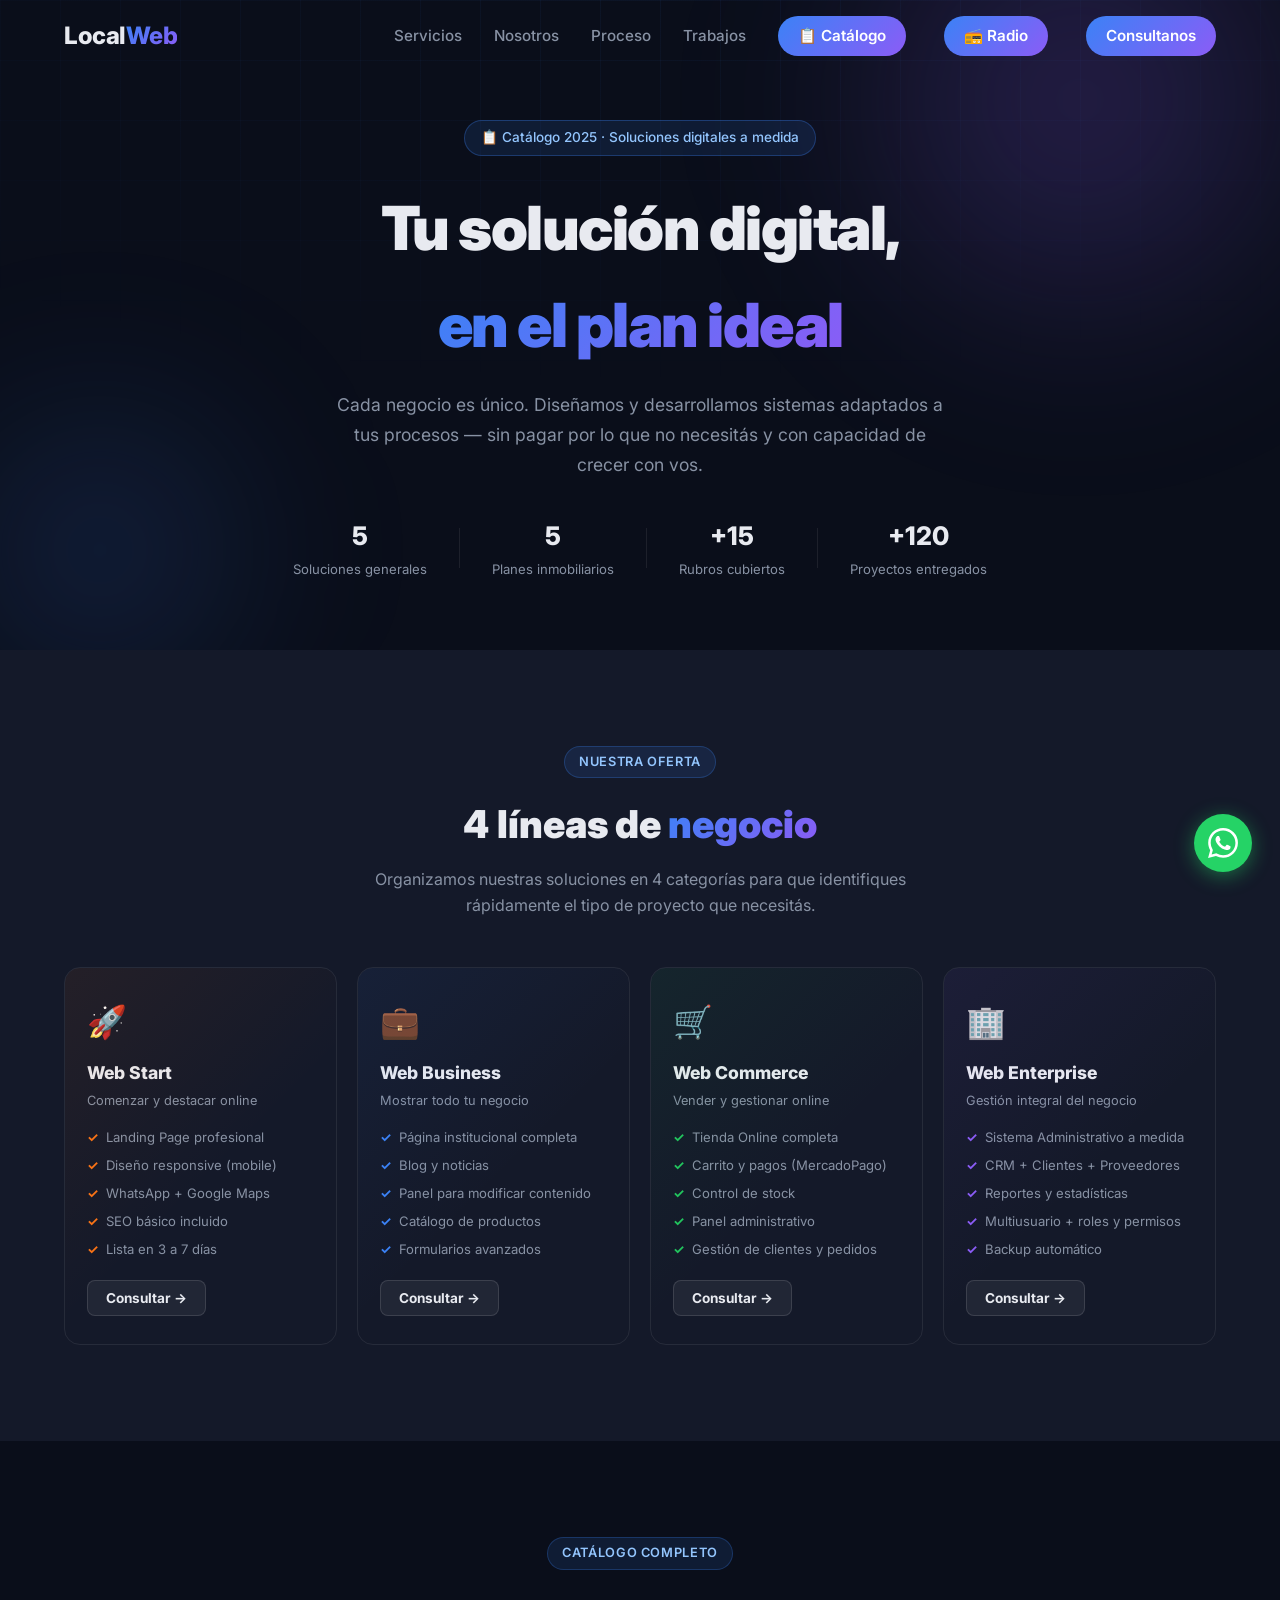
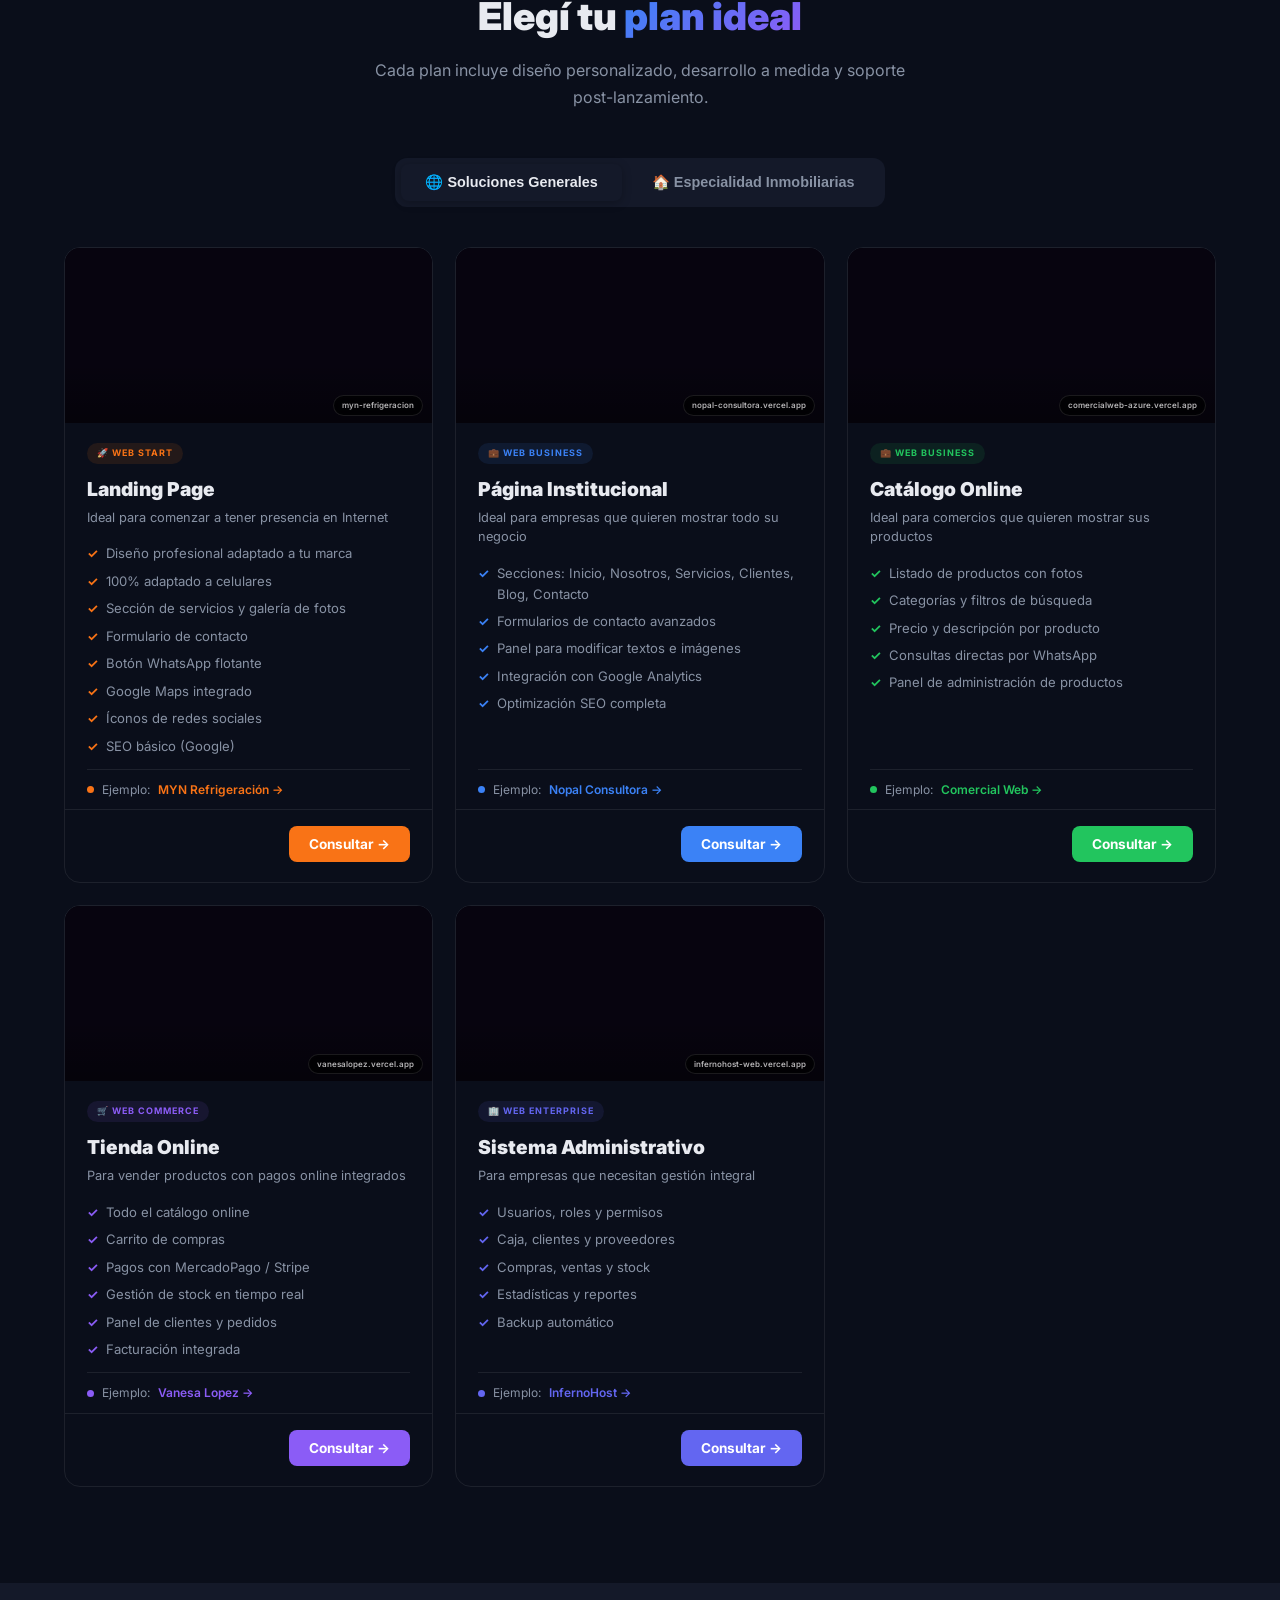
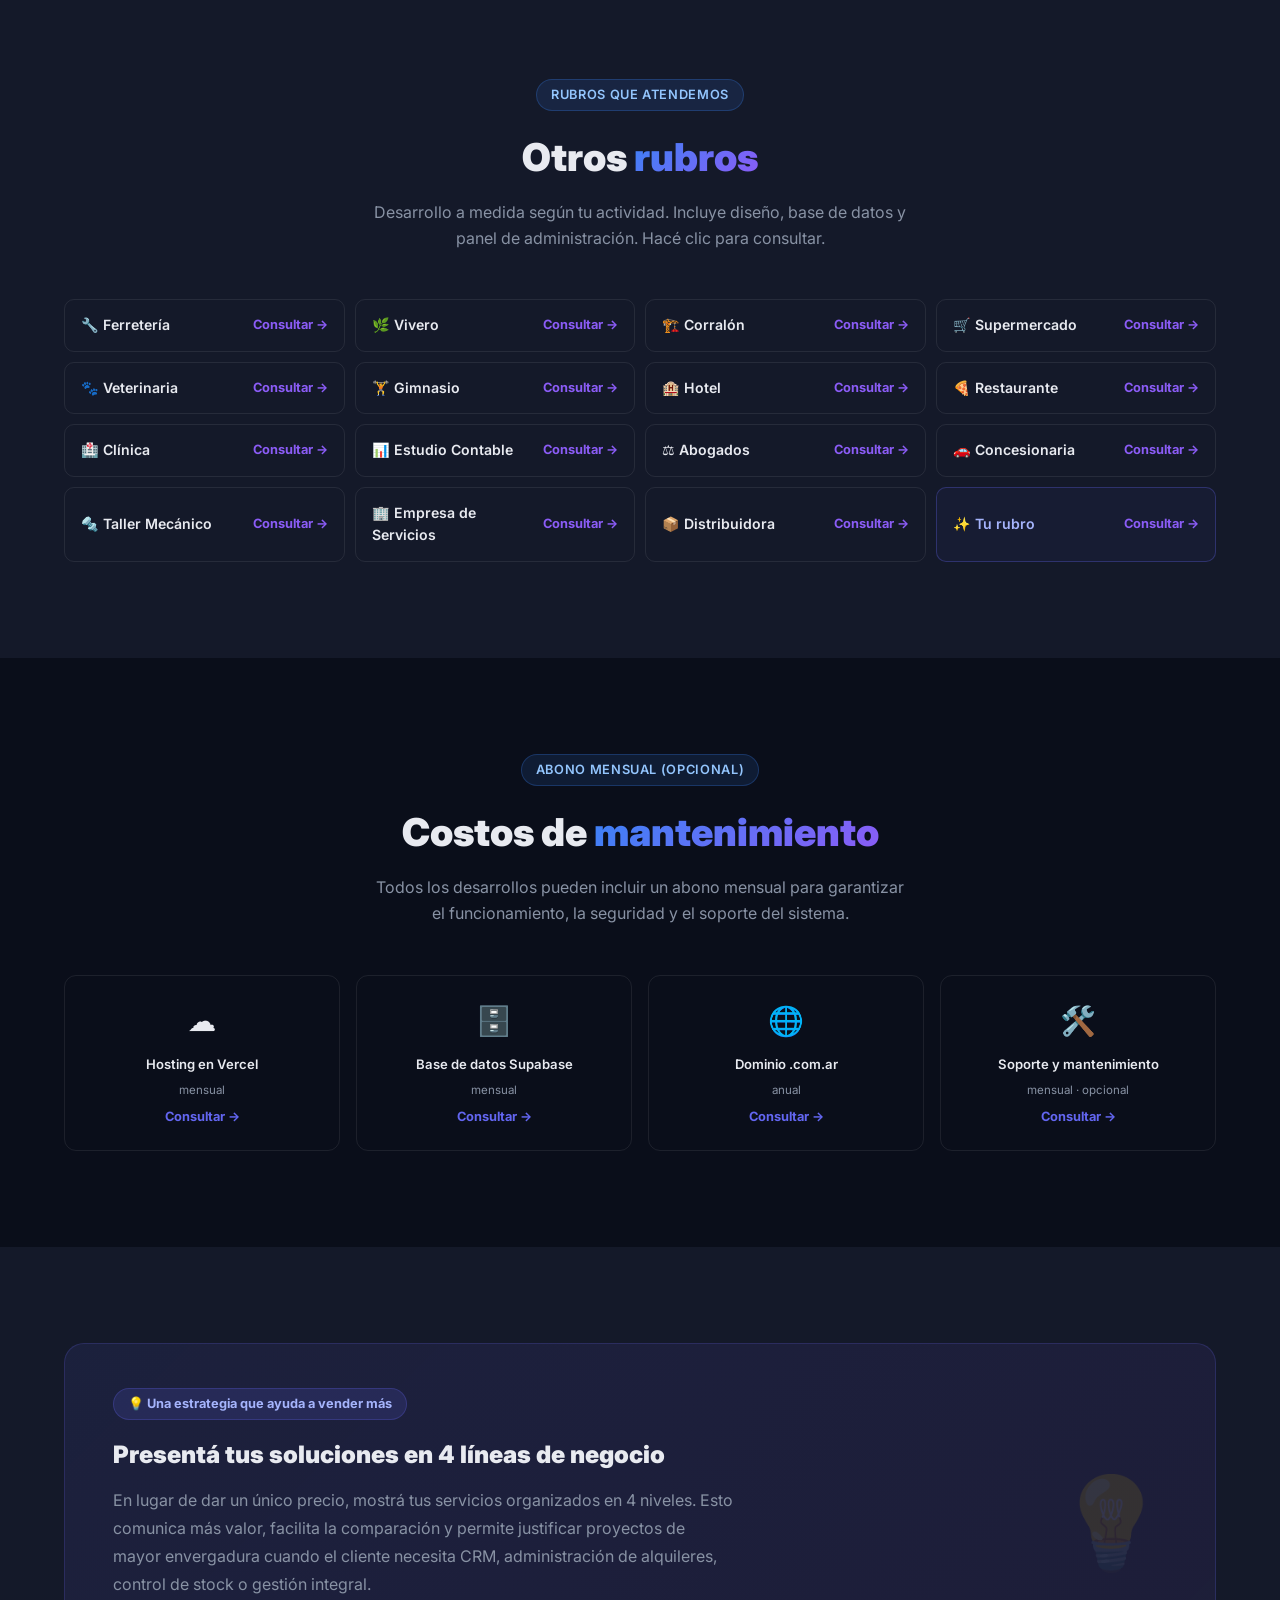
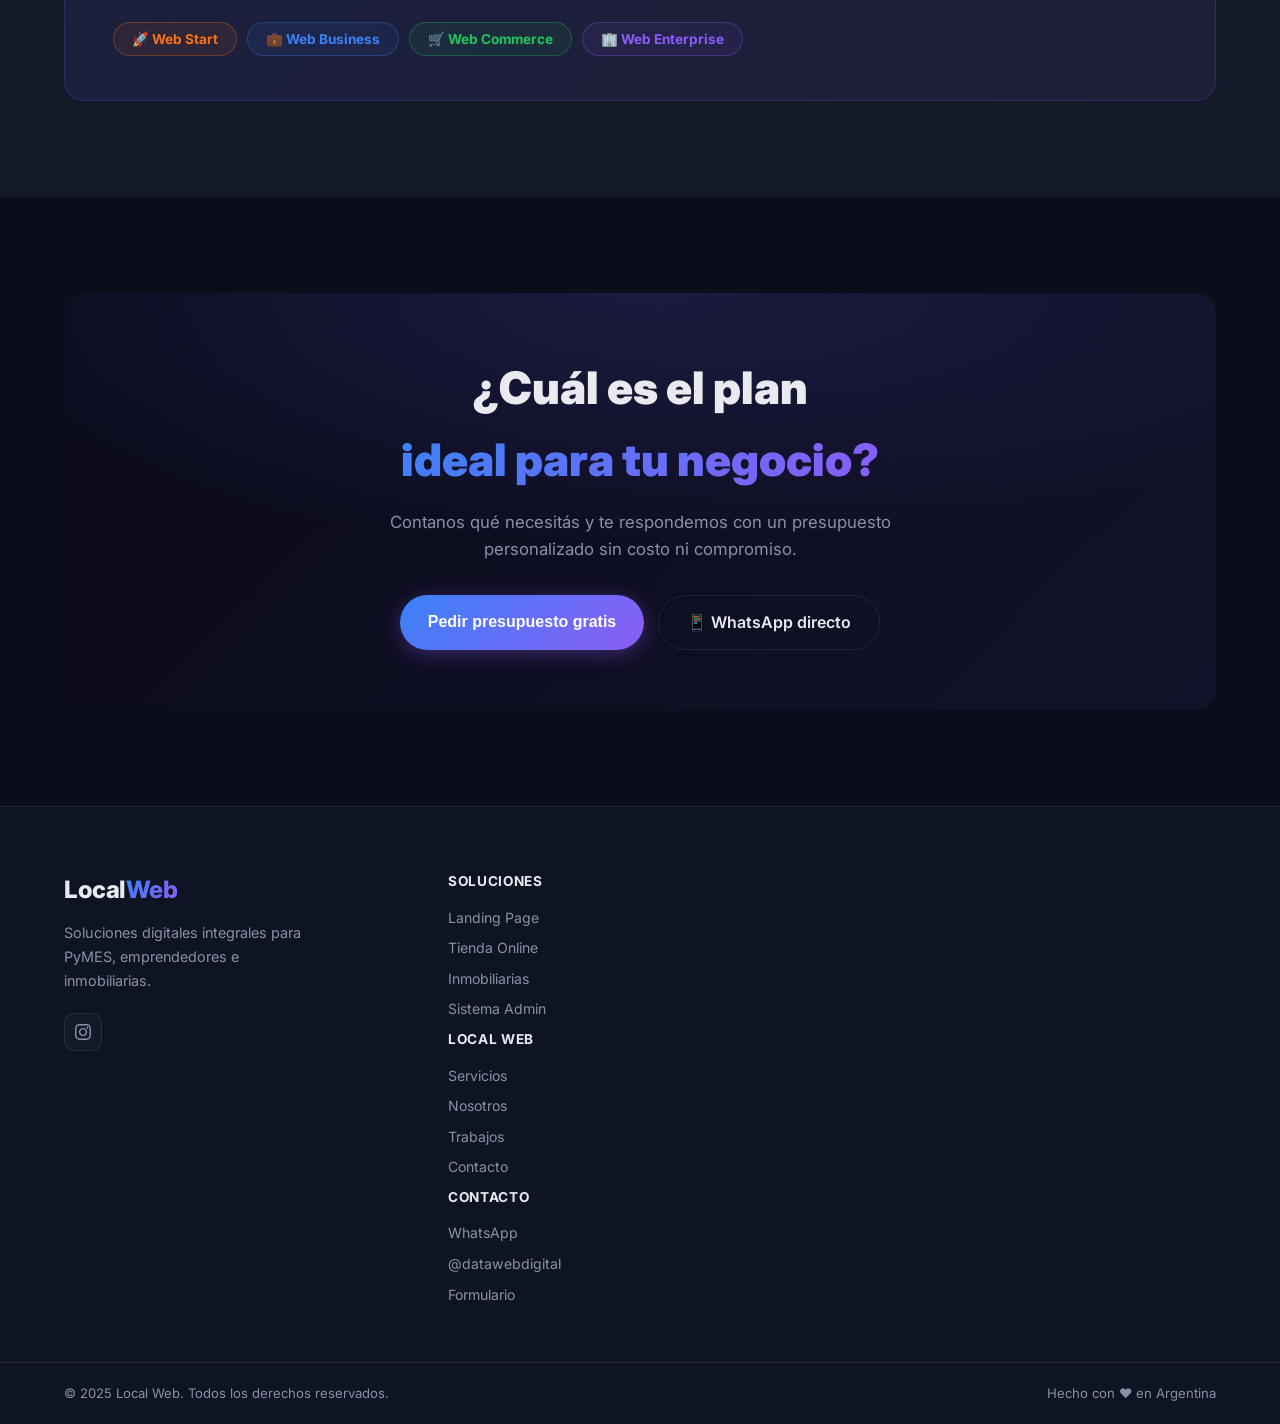
==== catalogo.html @ 4bd7413d "feat: catalogo de soluciones con iframes reales, popup WhatsApp y sin precios - Agrega catalogo.html" ====
<!DOCTYPE html>
<html lang="es">
<head>
  <meta charset="UTF-8" />
  <meta name="viewport" content="width=device-width, initial-scale=1.0" />
  <meta name="description" content="Catálogo completo de soluciones digitales de Local Web — landing pages, tiendas online, sistemas administrativos e inmobiliarias." />
  <title>Catálogo de Soluciones | Local Web</title>
  <link rel="icon" type="image/svg+xml" href="favicon.svg" />
  <link rel="stylesheet" href="styles.css" />
  <link rel="preconnect" href="https://fonts.googleapis.com" />
  <link href="https://fonts.googleapis.com/css2?family=Inter:wght@300;400;500;600;700;800;900&display=swap" rel="stylesheet" />
  <style>
  /* ══ CATÁLOGO ══ */
  .cat-header { text-align:center; margin-bottom:48px; }
  .cat-header h2 { font-size:clamp(1.7rem,3vw,2.4rem); font-weight:900; margin-bottom:10px; }
  .cat-header p { color:var(--text-muted); max-width:540px; margin:0 auto; line-height:1.65; }

  /* Hero */
  .cat-hero { min-height:52vh; display:flex; align-items:center; padding:120px 0 70px; position:relative; overflow:hidden; text-align:center; }
  .cat-hero-inner { position:relative; z-index:1; width:100%; }
  .cat-hero h1 { font-size:clamp(2.2rem,5vw,3.8rem); font-weight:900; letter-spacing:-1.5px; margin-bottom:16px; }
  .cat-hero p { font-size:1.1rem; color:var(--text-muted); max-width:620px; margin:0 auto 36px; line-height:1.7; }
  .cat-hero .hero-stats { justify-content:center; }

  /* 4 Líneas */
  .lineas-grid { display:grid; grid-template-columns:repeat(4,1fr); gap:20px; }
  .linea-card { background:var(--card); border:1px solid var(--border); border-radius:16px; padding:28px 22px; position:relative; overflow:hidden; transition:transform .3s,box-shadow .3s; }
  .linea-card::after { content:''; position:absolute; inset:0; background:linear-gradient(135deg,var(--lc) 0%,transparent 55%); opacity:.07; pointer-events:none; }
  .linea-card:hover { transform:translateY(-5px); box-shadow:0 20px 60px rgba(0,0,0,.35),0 0 0 1px var(--lc); }
  .linea-icon { font-size:2rem; margin-bottom:12px; display:block; }
  .linea-name { font-size:1.1rem; font-weight:800; color:var(--text); margin-bottom:4px; }
  .linea-tagline { font-size:.8rem; color:var(--text-muted); margin-bottom:16px; }
  .linea-feats { list-style:none; padding:0; margin:0 0 20px; display:flex; flex-direction:column; gap:7px; }
  .linea-feats li { font-size:.82rem; color:var(--text-muted); display:flex; align-items:center; gap:7px; }
  .linea-feats li::before { content:'✓'; color:var(--lc); font-weight:700; flex-shrink:0; }
  .linea-consultar { display:inline-flex; align-items:center; gap:6px; background:rgba(255,255,255,.06); border:1px solid rgba(255,255,255,.12); color:var(--text); padding:9px 18px; border-radius:8px; font-size:.85rem; font-weight:700; cursor:pointer; font-family:inherit; transition:all .2s; }
  .linea-consultar:hover { background:var(--lc); border-color:var(--lc); color:#fff; }

  /* Tabs */
  .cat-tabs { display:flex; gap:6px; background:var(--surface); padding:6px; border-radius:12px; width:fit-content; margin:0 auto 40px; }
  .cat-tab { padding:10px 24px; border-radius:8px; font-weight:700; font-size:.9rem; cursor:pointer; border:none; background:transparent; color:var(--text-muted); transition:all .25s; }
  .cat-tab.active { background:var(--card); color:var(--text); box-shadow:0 2px 10px rgba(0,0,0,.25); }
  .cat-pane { display:none; }
  .cat-pane.active { display:block; }

  /* Plan cards */
  .planes-grid { display:grid; grid-template-columns:repeat(auto-fill,minmax(300px,1fr)); gap:22px; }
  .plan-card { background:var(--card); border:1px solid var(--border); border-radius:16px; overflow:hidden; display:flex; flex-direction:column; transition:transform .3s,box-shadow .3s; }
  .plan-card:hover { transform:translateY(-5px); box-shadow:0 24px 60px rgba(0,0,0,.35),0 0 0 1px var(--pc,#6366f1); }

  /* Site preview iframe */
  .plan-mock { height:175px; position:relative; overflow:hidden; background:#07040f; flex-shrink:0; }
  .site-preview-wrap { position:absolute; inset:0; overflow:hidden; background:#07040f; }
  .site-preview-wrap::after { content:''; position:absolute; inset:0; background:linear-gradient(to bottom,transparent 65%,rgba(0,0,0,.35) 100%); pointer-events:none; z-index:1; }
  .site-preview-frame { position:absolute; top:0; left:0; width:1280px; height:900px; border:none; pointer-events:none; transform-origin:top left; }
  .site-preview-label { position:absolute; bottom:7px; right:9px; z-index:2; background:rgba(0,0,0,.65); backdrop-filter:blur(6px); color:rgba(255,255,255,.7); font-size:8px; font-weight:600; padding:3px 8px; border-radius:20px; border:1px solid rgba(255,255,255,.1); }

  .plan-body { padding:20px 22px 0; flex:1; display:flex; flex-direction:column; }
  .plan-line-tag { display:inline-flex; align-items:center; gap:5px; font-size:9px; font-weight:700; letter-spacing:1px; text-transform:uppercase; padding:3px 10px; border-radius:20px; margin-bottom:10px; width:fit-content; }
  .plan-name { font-size:1.2rem; font-weight:900; color:var(--text); margin-bottom:4px; }
  .plan-ideal { font-size:.8rem; color:var(--text-muted); margin-bottom:16px; line-height:1.5; }
  .plan-feats { list-style:none; padding:0; margin:0; display:flex; flex-direction:column; gap:6px; flex:1; }
  .plan-feats li { font-size:.82rem; color:var(--text-muted); display:flex; align-items:flex-start; gap:8px; }
  .plan-feats li::before { content:'✓'; color:var(--pc,#6366f1); font-weight:700; font-size:.8rem; flex-shrink:0; margin-top:1px; }
  .plan-example { display:flex; align-items:center; gap:8px; padding:10px 0; margin-top:12px; font-size:.75rem; color:var(--text-muted); border-top:1px solid var(--border); }
  .plan-example-dot { width:7px; height:7px; border-radius:50%; background:var(--pc,#6366f1); flex-shrink:0; }
  .plan-footer { padding:16px 22px 20px; border-top:1px solid var(--border); display:flex; align-items:center; justify-content:flex-end; }
  .plan-btn { display:inline-flex; align-items:center; gap:5px; background:var(--pc,#6366f1); color:#fff; padding:10px 20px; border-radius:8px; font-size:.85rem; font-weight:700; cursor:pointer; border:none; font-family:inherit; transition:opacity .2s; }
  .plan-btn:hover { opacity:.85; }

  /* Inmobiliarias */
  .inmo-hero-card { background:linear-gradient(135deg,#001a10,#003020); border-radius:20px; padding:36px 40px; margin-bottom:32px; display:grid; grid-template-columns:1fr 1fr; gap:36px; align-items:center; position:relative; overflow:hidden; }
  .inmo-hero-card h3 { font-size:1.8rem; font-weight:900; color:#fff; margin-bottom:8px; }
  .inmo-hero-card p { color:rgba(255,255,255,.6); font-size:.95rem; line-height:1.65; margin-bottom:14px; }
  .inmo-badge { background:rgba(16,185,129,.15); border:1px solid rgba(16,185,129,.3); color:#34d399; padding:5px 14px; border-radius:30px; font-size:.8rem; font-weight:700; display:inline-block; margin-bottom:12px; }
  .inmo-preview { border-radius:12px; overflow:hidden; position:relative; height:220px; border:1px solid rgba(255,255,255,.08); }
  .inmo-preview .site-preview-wrap::after { display:none; }
  .inmo-preview-label { text-align:center; margin-top:8px; font-size:.73rem; color:rgba(255,255,255,.35); }

  .inmo-grid { display:grid; grid-template-columns:repeat(5,1fr); gap:14px; }
  .inmo-plan { background:var(--card); border:1px solid var(--border); border-radius:12px; padding:20px 16px; position:relative; transition:transform .3s,box-shadow .3s; display:flex; flex-direction:column; }
  .inmo-plan:hover { transform:translateY(-4px); box-shadow:0 16px 40px rgba(0,0,0,.3),0 0 0 1px #10b981; }
  .inmo-plan.featured { border-color:#10b981; box-shadow:0 0 0 1px #10b98130,0 12px 40px rgba(16,185,129,.12); }
  .inmo-badge-pill { position:absolute; top:-9px; left:50%; transform:translateX(-50%); background:#10b981; color:#000; font-size:7px; font-weight:800; padding:2px 8px; border-radius:20px; white-space:nowrap; }
  .inmo-num { font-size:9px; font-weight:700; color:#10b981; letter-spacing:1px; text-transform:uppercase; margin-bottom:5px; }
  .inmo-pname { font-size:.88rem; font-weight:800; color:var(--text); margin-bottom:12px; line-height:1.3; }
  .inmo-feats { list-style:none; padding:0; margin:0 0 14px; flex:1; display:flex; flex-direction:column; gap:5px; }
  .inmo-feats li { font-size:.72rem; color:var(--text-muted); display:flex; align-items:flex-start; gap:5px; }
  .inmo-feats li::before { content:'✓'; color:#10b981; font-weight:700; font-size:.7rem; flex-shrink:0; margin-top:1px; }
  .inmo-feats li.prev { opacity:.45; }
  .inmo-feats li.prev::before { content:'·'; }
  .inmo-consultar { display:block; width:100%; padding:8px; background:rgba(16,185,129,.1); border:1px solid rgba(16,185,129,.25); color:#10b981; border-radius:7px; font-size:.78rem; font-weight:700; cursor:pointer; font-family:inherit; transition:all .2s; text-align:center; margin-top:auto; box-sizing:border-box; }
  .inmo-consultar:hover { background:#10b981; color:#000; }

  /* Otros rubros */
  .rubros-grid { display:grid; grid-template-columns:repeat(4,1fr); gap:10px; }
  .rubro-card { background:var(--card); border:1px solid var(--border); border-radius:10px; padding:14px 16px; display:flex; align-items:center; justify-content:space-between; gap:10px; cursor:pointer; transition:border-color .2s,transform .2s,box-shadow .2s; }
  .rubro-card:hover { border-color:rgba(139,92,246,.5); transform:translateY(-2px); box-shadow:0 8px 24px rgba(0,0,0,.2); }
  .rubro-name { font-size:.88rem; font-weight:600; color:var(--text); display:flex; align-items:center; gap:8px; }
  .rubro-cta { font-size:.8rem; font-weight:700; color:#8b5cf6; white-space:nowrap; }

  /* Costos */
  .costos-grid { display:grid; grid-template-columns:repeat(4,1fr); gap:16px; }
  .costo-card { background:var(--card); border:1px solid var(--border); border-radius:12px; padding:22px 20px; text-align:center; transition:transform .3s; cursor:pointer; }
  .costo-card:hover { transform:translateY(-3px); border-color:rgba(99,102,241,.3); }
  .costo-icon { font-size:1.8rem; margin-bottom:10px; }
  .costo-name { font-size:.82rem; font-weight:600; color:var(--text); margin-bottom:6px; }
  .costo-period { font-size:.72rem; color:var(--text-muted); }
  .costo-cta { font-size:.8rem; font-weight:700; color:#6366f1; margin-top:8px; }

  /* Estrategia */
  .estrategia-wrap { background:linear-gradient(135deg,rgba(99,102,241,.1),rgba(139,92,246,.08)); border:1px solid rgba(99,102,241,.2); border-radius:20px; padding:44px 48px; position:relative; overflow:hidden; }
  .estrategia-wrap::after { content:'💡'; position:absolute; right:48px; top:50%; transform:translateY(-50%); font-size:90px; opacity:.1; pointer-events:none; }
  .estrategia-badge { background:rgba(99,102,241,.15); border:1px solid rgba(99,102,241,.25); color:#a5b4fc; padding:5px 14px; border-radius:30px; font-size:.8rem; font-weight:700; display:inline-block; margin-bottom:16px; }
  .estrategia-wrap h3 { font-size:1.5rem; font-weight:900; margin-bottom:12px; }
  .estrategia-wrap p { color:var(--text-muted); line-height:1.75; max-width:620px; margin-bottom:24px; }
  .lineas-chips { display:flex; gap:10px; flex-wrap:wrap; }
  .lchip { padding:8px 18px; border-radius:30px; font-size:.85rem; font-weight:700; border:1px solid; transition:transform .2s; cursor:pointer; font-family:inherit; background:transparent; }
  .lchip:hover { transform:translateY(-2px); }

  /* CTA */
  .cat-cta { background:linear-gradient(135deg,#0a0a1a,#12122a); border-radius:20px; padding:60px 48px; text-align:center; position:relative; overflow:hidden; }
  .cat-cta::before { content:''; position:absolute; inset:0; background:radial-gradient(ellipse 70% 60% at 50% 0%,rgba(99,102,241,.15),transparent); }
  .cat-cta h2 { font-size:clamp(1.8rem,4vw,2.8rem); font-weight:900; margin-bottom:12px; position:relative; }
  .cat-cta p { color:var(--text-muted); font-size:1.05rem; max-width:520px; margin:0 auto 32px; position:relative; }
  .cta-btns { display:flex; gap:14px; justify-content:center; flex-wrap:wrap; position:relative; }

  /* ══ MODAL CONSULTA ══ */
  .consult-modal { position:fixed; inset:0; z-index:99999; display:flex; align-items:center; justify-content:center; padding:20px; opacity:0; pointer-events:none; transition:opacity .25s ease; }
  .consult-modal.open { opacity:1; pointer-events:auto; }
  .consult-backdrop { position:absolute; inset:0; background:rgba(0,0,0,.8); backdrop-filter:blur(5px); }
  .consult-box { position:relative; z-index:1; background:#111827; border:1px solid rgba(255,255,255,.1); border-radius:20px; padding:36px 32px 32px; width:100%; max-width:460px; box-shadow:0 40px 100px rgba(0,0,0,.7); transform:translateY(16px) scale(.97); transition:transform .3s ease; }
  .consult-modal.open .consult-box { transform:translateY(0) scale(1); }
  .consult-close { position:absolute; top:14px; right:14px; background:rgba(255,255,255,.07); border:1px solid rgba(255,255,255,.1); color:rgba(255,255,255,.5); width:32px; height:32px; border-radius:50%; cursor:pointer; font-size:15px; display:flex; align-items:center; justify-content:center; transition:all .2s; padding:0; }
  .consult-close:hover { background:rgba(255,255,255,.14); color:#fff; }
  .consult-wa-icon { width:44px; height:44px; background:linear-gradient(135deg,#25d366,#128c7e); border-radius:12px; display:flex; align-items:center; justify-content:center; margin-bottom:14px; }
  .consult-wa-icon svg { width:26px; height:26px; fill:#fff; }
  .consult-title { font-size:1.2rem; font-weight:900; color:#fff; margin-bottom:4px; }
  .consult-title em { font-style:normal; color:#22c55e; }
  .consult-sub { font-size:.82rem; color:rgba(255,255,255,.45); margin-bottom:24px; }
  .cform-group { margin-bottom:16px; }
  .cform-label { display:block; font-size:.75rem; font-weight:600; color:rgba(255,255,255,.5); margin-bottom:6px; letter-spacing:.3px; text-transform:uppercase; }
  .cform-input { width:100%; padding:11px 14px; background:rgba(255,255,255,.06); border:1px solid rgba(255,255,255,.1); border-radius:9px; color:#fff; font-size:.95rem; font-family:inherit; transition:border-color .2s,box-shadow .2s; box-sizing:border-box; }
  .cform-input:focus { outline:none; border-color:#22c55e; box-shadow:0 0 0 3px rgba(34,197,94,.12); }
  .cform-input::placeholder { color:rgba(255,255,255,.22); }
  .phone-row { display:flex; gap:8px; }
  .country-sel { padding:11px 8px; background:rgba(255,255,255,.06); border:1px solid rgba(255,255,255,.1); border-radius:9px; color:#fff; font-size:.82rem; font-family:inherit; cursor:pointer; width:130px; flex-shrink:0; }
  .country-sel:focus { outline:none; border-color:#22c55e; }
  .country-sel option { background:#111827; }
  .area-inp { width:78px !important; flex-shrink:0; text-align:center; }
  .num-inp { flex:1; min-width:0; }
  .phone-hint { font-size:.7rem; color:rgba(255,255,255,.28); margin-top:5px; display:block; }
  .cform-error { background:rgba(239,68,68,.1); border:1px solid rgba(239,68,68,.25); color:#fca5a5; border-radius:8px; padding:10px 14px; font-size:.82rem; margin-bottom:14px; display:none; }
  .btn-wa-send { width:100%; padding:14px; background:linear-gradient(135deg,#25d366,#128c7e); color:#fff; border:none; border-radius:10px; font-size:1rem; font-weight:700; cursor:pointer; display:flex; align-items:center; justify-content:center; gap:10px; transition:opacity .2s,transform .15s; font-family:inherit; margin-top:6px; }
  .btn-wa-send:hover { opacity:.92; transform:translateY(-1px); }

  /* Responsive */
  @media (max-width:1100px) { .inmo-grid { grid-template-columns:repeat(3,1fr); } }
  @media (max-width:960px) {
    .lineas-grid { grid-template-columns:1fr 1fr; }
    .planes-grid { grid-template-columns:1fr 1fr; }
    .costos-grid { grid-template-columns:1fr 1fr; }
    .rubros-grid { grid-template-columns:1fr 1fr; }
    .inmo-grid { grid-template-columns:1fr 1fr; }
    .inmo-hero-card { grid-template-columns:1fr; }
    .estrategia-wrap { padding:28px; }
    .estrategia-wrap::after { display:none; }
    .cat-cta { padding:40px 24px; }
  }
  @media (max-width:600px) {
    .lineas-grid { grid-template-columns:1fr; }
    .planes-grid { grid-template-columns:1fr; }
    .costos-grid { grid-template-columns:1fr 1fr; }
    .rubros-grid { grid-template-columns:1fr 1fr; }
    .inmo-grid { grid-template-columns:1fr; }
    .cat-tabs { flex-direction:column; width:100%; }
    .cat-tab { text-align:center; }
    .consult-box { padding:28px 20px 24px; }
    .phone-row { flex-wrap:wrap; }
    .country-sel { width:100%; }
  }
  </style>
</head>
<body>

  <!-- NAVBAR -->
  <header class="navbar" id="navbar">
    <div class="container nav-inner">
      <a href="/" class="logo">
        <span class="logo-total">Local</span><span class="logo-web">Web</span>
      </a>
      <nav class="nav-links" id="navLinks">
        <a href="/#servicios">Servicios</a>
        <a href="/#nosotros">Nosotros</a>
        <a href="/#proceso">Proceso</a>
        <a href="/#clientes">Trabajos</a>
        <a href="/catalogo" class="btn-nav" style="background:linear-gradient(135deg,#10b981,#059669);margin-right:6px">📋 Catálogo</a>
        <a href="/radios" class="btn-nav" style="background:linear-gradient(135deg,#6366f1,#8b5cf6);margin-right:6px">📻 Radio</a>
        <a href="/#consulta" class="btn-nav">Consultanos</a>
      </nav>
      <button class="hamburger" id="hamburger" aria-label="Menú">
        <span></span><span></span><span></span>
      </button>
    </div>
  </header>

  <!-- HERO -->
  <section class="cat-hero">
    <div class="hero-bg">
      <div class="hero-orb orb1"></div>
      <div class="hero-orb orb2"></div>
      <div class="hero-grid"></div>
    </div>
    <div class="container cat-hero-inner">
      <span class="hero-badge">📋 Catálogo 2025 · Soluciones digitales a medida</span>
      <h1>Tu solución digital,<br><span class="gradient-text">en el plan ideal</span></h1>
      <p>Cada negocio es único. Diseñamos y desarrollamos sistemas adaptados a tus procesos — sin pagar por lo que no necesitás y con capacidad de crecer con vos.</p>
      <div class="hero-stats">
        <div class="stat"><strong>5</strong><span>Soluciones generales</span></div>
        <div class="stat-divider"></div>
        <div class="stat"><strong>5</strong><span>Planes inmobiliarios</span></div>
        <div class="stat-divider"></div>
        <div class="stat"><strong>+15</strong><span>Rubros cubiertos</span></div>
        <div class="stat-divider"></div>
        <div class="stat"><strong>+120</strong><span>Proyectos entregados</span></div>
      </div>
    </div>
  </section>

  <!-- 4 LÍNEAS -->
  <section class="section" style="background:var(--surface)">
    <div class="container">
      <div class="cat-header">
        <span class="section-tag">Nuestra oferta</span>
        <h2>4 líneas de <span class="gradient-text">negocio</span></h2>
        <p>Organizamos nuestras soluciones en 4 categorías para que identifiques rápidamente el tipo de proyecto que necesitás.</p>
      </div>
      <div class="lineas-grid">

        <div class="linea-card" style="--lc:#f97316">
          <span class="linea-icon">🚀</span>
          <div class="linea-name">Web Start</div>
          <div class="linea-tagline">Comenzar y destacar online</div>
          <ul class="linea-feats">
            <li>Landing Page profesional</li>
            <li>Diseño responsive (mobile)</li>
            <li>WhatsApp + Google Maps</li>
            <li>SEO básico incluido</li>
            <li>Lista en 3 a 7 días</li>
          </ul>
          <button class="linea-consultar" onclick="openConsult('Web Start — Landing Page')">Consultar →</button>
        </div>

        <div class="linea-card" style="--lc:#3b82f6">
          <span class="linea-icon">💼</span>
          <div class="linea-name">Web Business</div>
          <div class="linea-tagline">Mostrar todo tu negocio</div>
          <ul class="linea-feats">
            <li>Página institucional completa</li>
            <li>Blog y noticias</li>
            <li>Panel para modificar contenido</li>
            <li>Catálogo de productos</li>
            <li>Formularios avanzados</li>
          </ul>
          <button class="linea-consultar" onclick="openConsult('Web Business — Página Institucional')">Consultar →</button>
        </div>

        <div class="linea-card" style="--lc:#22c55e">
          <span class="linea-icon">🛒</span>
          <div class="linea-name">Web Commerce</div>
          <div class="linea-tagline">Vender y gestionar online</div>
          <ul class="linea-feats">
            <li>Tienda Online completa</li>
            <li>Carrito y pagos (MercadoPago)</li>
            <li>Control de stock</li>
            <li>Panel administrativo</li>
            <li>Gestión de clientes y pedidos</li>
          </ul>
          <button class="linea-consultar" onclick="openConsult('Web Commerce — Tienda Online')">Consultar →</button>
        </div>

        <div class="linea-card" style="--lc:#8b5cf6">
          <span class="linea-icon">🏢</span>
          <div class="linea-name">Web Enterprise</div>
          <div class="linea-tagline">Gestión integral del negocio</div>
          <ul class="linea-feats">
            <li>Sistema Administrativo a medida</li>
            <li>CRM + Clientes + Proveedores</li>
            <li>Reportes y estadísticas</li>
            <li>Multiusuario + roles y permisos</li>
            <li>Backup automático</li>
          </ul>
          <button class="linea-consultar" onclick="openConsult('Web Enterprise — Sistema Administrativo')">Consultar →</button>
        </div>

      </div>
    </div>
  </section>

  <!-- PLANES DETALLADOS -->
  <section class="section" id="planes">
    <div class="container">
      <div class="cat-header">
        <span class="section-tag">Catálogo completo</span>
        <h2>Elegí tu <span class="gradient-text">plan ideal</span></h2>
        <p>Cada plan incluye diseño personalizado, desarrollo a medida y soporte post-lanzamiento.</p>
      </div>

      <div class="cat-tabs">
        <button class="cat-tab active" data-tab="general">🌐 Soluciones Generales</button>
        <button class="cat-tab" data-tab="inmobiliarias">🏠 Especialidad Inmobiliarias</button>
      </div>

      <!-- TAB GENERAL -->
      <div class="cat-pane active" id="tab-general">
        <div class="planes-grid">

          <!-- Landing Page -->
          <div class="plan-card" style="--pc:#f97316">
            <div class="plan-mock">
              <div class="site-preview-wrap">
                <iframe src="https://dataweb76-sys.github.io/myn-refrigeracion/"
                        class="site-preview-frame" scrolling="no" loading="lazy"
                        title="MYN Refrigeración"></iframe>
              </div>
              <div class="site-preview-label">myn-refrigeracion</div>
            </div>
            <div class="plan-body">
              <div class="plan-line-tag" style="background:rgba(249,115,22,.1);color:#f97316">🚀 Web Start</div>
              <div class="plan-name">Landing Page</div>
              <div class="plan-ideal">Ideal para comenzar a tener presencia en Internet</div>
              <ul class="plan-feats">
                <li>Diseño profesional adaptado a tu marca</li>
                <li>100% adaptado a celulares</li>
                <li>Sección de servicios y galería de fotos</li>
                <li>Formulario de contacto</li>
                <li>Botón WhatsApp flotante</li>
                <li>Google Maps integrado</li>
                <li>Íconos de redes sociales</li>
                <li>SEO básico (Google)</li>
              </ul>
              <div class="plan-example">
                <div class="plan-example-dot"></div>
                Ejemplo: <a href="https://dataweb76-sys.github.io/myn-refrigeracion/" target="_blank" rel="noopener" style="color:var(--pc);text-decoration:none;font-weight:600">MYN Refrigeración →</a>
              </div>
            </div>
            <div class="plan-footer">
              <button class="plan-btn" onclick="openConsult('Landing Page')">Consultar →</button>
            </div>
          </div>

          <!-- Página Institucional -->
          <div class="plan-card" style="--pc:#3b82f6">
            <div class="plan-mock">
              <div class="site-preview-wrap">
                <iframe src="https://nopal-consultora.vercel.app/"
                        class="site-preview-frame" scrolling="no" loading="lazy"
                        title="Nopal Consultora"></iframe>
              </div>
              <div class="site-preview-label">nopal-consultora.vercel.app</div>
            </div>
            <div class="plan-body">
              <div class="plan-line-tag" style="background:rgba(59,130,246,.1);color:#3b82f6">💼 Web Business</div>
              <div class="plan-name">Página Institucional</div>
              <div class="plan-ideal">Ideal para empresas que quieren mostrar todo su negocio</div>
              <ul class="plan-feats">
                <li>Secciones: Inicio, Nosotros, Servicios, Clientes, Blog, Contacto</li>
                <li>Formularios de contacto avanzados</li>
                <li>Panel para modificar textos e imágenes</li>
                <li>Integración con Google Analytics</li>
                <li>Optimización SEO completa</li>
              </ul>
              <div class="plan-example">
                <div class="plan-example-dot"></div>
                Ejemplo: <a href="https://nopal-consultora.vercel.app/" target="_blank" rel="noopener" style="color:var(--pc);text-decoration:none;font-weight:600">Nopal Consultora →</a>
              </div>
            </div>
            <div class="plan-footer">
              <button class="plan-btn" onclick="openConsult('Página Institucional')">Consultar →</button>
            </div>
          </div>

          <!-- Catálogo Online -->
          <div class="plan-card" style="--pc:#22c55e">
            <div class="plan-mock">
              <div class="site-preview-wrap">
                <iframe src="https://comercialweb-azure.vercel.app/"
                        class="site-preview-frame" scrolling="no" loading="lazy"
                        title="ComercialWeb"></iframe>
              </div>
              <div class="site-preview-label">comercialweb-azure.vercel.app</div>
            </div>
            <div class="plan-body">
              <div class="plan-line-tag" style="background:rgba(34,197,94,.1);color:#22c55e">💼 Web Business</div>
              <div class="plan-name">Catálogo Online</div>
              <div class="plan-ideal">Ideal para comercios que quieren mostrar sus productos</div>
              <ul class="plan-feats">
                <li>Listado de productos con fotos</li>
                <li>Categorías y filtros de búsqueda</li>
                <li>Precio y descripción por producto</li>
                <li>Consultas directas por WhatsApp</li>
                <li>Panel de administración de productos</li>
              </ul>
              <div class="plan-example">
                <div class="plan-example-dot"></div>
                Ejemplo: <a href="https://comercialweb-azure.vercel.app/" target="_blank" rel="noopener" style="color:var(--pc);text-decoration:none;font-weight:600">Comercial Web →</a>
              </div>
            </div>
            <div class="plan-footer">
              <button class="plan-btn" onclick="openConsult('Catálogo Online')">Consultar →</button>
            </div>
          </div>

          <!-- Tienda Online -->
          <div class="plan-card" style="--pc:#8b5cf6">
            <div class="plan-mock">
              <div class="site-preview-wrap">
                <iframe src="https://vanesalopez.vercel.app/"
                        class="site-preview-frame" scrolling="no" loading="lazy"
                        title="Vanesa Lopez"></iframe>
              </div>
              <div class="site-preview-label">vanesalopez.vercel.app</div>
            </div>
            <div class="plan-body">
              <div class="plan-line-tag" style="background:rgba(139,92,246,.1);color:#8b5cf6">🛒 Web Commerce</div>
              <div class="plan-name">Tienda Online</div>
              <div class="plan-ideal">Para vender productos con pagos online integrados</div>
              <ul class="plan-feats">
                <li>Todo el catálogo online</li>
                <li>Carrito de compras</li>
                <li>Pagos con MercadoPago / Stripe</li>
                <li>Gestión de stock en tiempo real</li>
                <li>Panel de clientes y pedidos</li>
                <li>Facturación integrada</li>
              </ul>
              <div class="plan-example">
                <div class="plan-example-dot"></div>
                Ejemplo: <a href="https://vanesalopez.vercel.app/" target="_blank" rel="noopener" style="color:var(--pc);text-decoration:none;font-weight:600">Vanesa Lopez →</a>
              </div>
            </div>
            <div class="plan-footer">
              <button class="plan-btn" onclick="openConsult('Tienda Online')">Consultar →</button>
            </div>
          </div>

          <!-- Sistema Admin / Host Juegos -->
          <div class="plan-card" style="--pc:#6366f1">
            <div class="plan-mock">
              <div class="site-preview-wrap">
                <iframe src="https://infernohost-web.vercel.app/"
                        class="site-preview-frame" scrolling="no" loading="lazy"
                        title="InfernoHost"></iframe>
              </div>
              <div class="site-preview-label">infernohost-web.vercel.app</div>
            </div>
            <div class="plan-body">
              <div class="plan-line-tag" style="background:rgba(99,102,241,.1);color:#6366f1">🏢 Web Enterprise</div>
              <div class="plan-name">Sistema Administrativo</div>
              <div class="plan-ideal">Para empresas que necesitan gestión integral</div>
              <ul class="plan-feats">
                <li>Usuarios, roles y permisos</li>
                <li>Caja, clientes y proveedores</li>
                <li>Compras, ventas y stock</li>
                <li>Estadísticas y reportes</li>
                <li>Backup automático</li>
              </ul>
              <div class="plan-example">
                <div class="plan-example-dot"></div>
                Ejemplo: <a href="https://infernohost-web.vercel.app/" target="_blank" rel="noopener" style="color:var(--pc);text-decoration:none;font-weight:600">InfernoHost →</a>
              </div>
            </div>
            <div class="plan-footer">
              <button class="plan-btn" onclick="openConsult('Sistema Administrativo')">Consultar →</button>
            </div>
          </div>

        </div>
      </div>

      <!-- TAB INMOBILIARIAS -->
      <div class="cat-pane" id="tab-inmobiliarias">

        <div class="inmo-hero-card">
          <div>
            <div class="inmo-badge">🏠 Especialidad Local Web</div>
            <h3>Sistemas para Inmobiliarias</h3>
            <p>Desde una simple página de presentación hasta un ERP inmobiliario completo con gestión de alquileres, ventas, CRM, contratos, firma digital y app móvil.</p>
            <button class="linea-consultar" style="--lc:#10b981" onclick="openConsult('Sistema Inmobiliario')">Consultar →</button>
          </div>
          <div>
            <div class="inmo-preview">
              <div class="site-preview-wrap">
                <iframe src="https://www.pinogalant.com.ar"
                        class="site-preview-frame" scrolling="no" loading="lazy"
                        title="Pino Galant"></iframe>
              </div>
            </div>
            <div class="inmo-preview-label">📍 Ejemplo real: pinogalant.com.ar</div>
          </div>
        </div>

        <div class="inmo-grid">

          <div class="inmo-plan">
            <div class="inmo-num">Plan 1</div>
            <div class="inmo-pname">Presencia Web</div>
            <ul class="inmo-feats">
              <li>Inicio, Empresa, Contacto</li>
              <li>Listado básico de propiedades</li>
              <li>Fotos y ubicación</li>
              <li>WhatsApp integrado</li>
              <li class="prev">Sin administración propia</li>
            </ul>
            <button class="inmo-consultar" onclick="openConsult('Inmobiliaria — Plan 1: Presencia Web')">Consultar →</button>
          </div>

          <div class="inmo-plan featured">
            <div class="inmo-badge-pill">⭐ Más elegido</div>
            <div class="inmo-num">Plan 2</div>
            <div class="inmo-pname">Catálogo de Propiedades</div>
            <ul class="inmo-feats">
              <li>Todo el Plan 1</li>
              <li>Alta, baja y modificación de propiedades</li>
              <li>Fotos ilimitadas + videos</li>
              <li>Propiedades destacadas</li>
              <li>Filtros y buscador avanzado</li>
              <li>Administración de propiedades</li>
            </ul>
            <button class="inmo-consultar" onclick="openConsult('Inmobiliaria — Plan 2: Catálogo de Propiedades')">Consultar →</button>
          </div>

          <div class="inmo-plan">
            <div class="inmo-num">Plan 3</div>
            <div class="inmo-pname">Gestión Comercial</div>
            <ul class="inmo-feats">
              <li>Todo el Plan 2</li>
              <li>CRM de clientes y consultas</li>
              <li>Agenda de visitas</li>
              <li>Múltiples agentes</li>
              <li>Tasaciones y seguimiento</li>
              <li>Reservas y documentación</li>
            </ul>
            <button class="inmo-consultar" onclick="openConsult('Inmobiliaria — Plan 3: Gestión Comercial')">Consultar →</button>
          </div>

          <div class="inmo-plan">
            <div class="inmo-num">Plan 4</div>
            <div class="inmo-pname">Gestión de Alquileres</div>
            <ul class="inmo-feats">
              <li>Todo el Plan 3</li>
              <li>Contratos y vencimientos</li>
              <li>Cobros, deudas y caja</li>
              <li>Inquilinos y propietarios</li>
              <li>Liquidaciones y comisiones</li>
              <li>Avisos automáticos</li>
            </ul>
            <button class="inmo-consultar" onclick="openConsult('Inmobiliaria — Plan 4: Gestión de Alquileres')">Consultar →</button>
          </div>

          <div class="inmo-plan" style="border-color:rgba(99,102,241,.3)">
            <div class="inmo-num" style="color:#818cf8">Plan 5</div>
            <div class="inmo-pname">ERP Inmobiliario</div>
            <ul class="inmo-feats">
              <li>Sistema completo integrado</li>
              <li>Caja, bancos y facturación</li>
              <li>Contratos + firma digital</li>
              <li>CRM + agenda + recordatorios</li>
              <li>Panel propietarios e inquilinos</li>
              <li>App móvil incluida</li>
              <li>Multiusuario + auditoría</li>
            </ul>
            <button class="inmo-consultar" style="border-color:rgba(99,102,241,.3);color:#818cf8" onclick="openConsult('Inmobiliaria — Plan 5: ERP Completo')">Consultar →</button>
          </div>

        </div>
      </div>

    </div>
  </section>

  <!-- OTROS RUBROS -->
  <section class="section" style="background:var(--surface)">
    <div class="container">
      <div class="cat-header">
        <span class="section-tag">Rubros que atendemos</span>
        <h2>Otros <span class="gradient-text">rubros</span></h2>
        <p>Desarrollo a medida según tu actividad. Incluye diseño, base de datos y panel de administración. Hacé clic para consultar.</p>
      </div>
      <div class="rubros-grid">
        <div class="rubro-card" onclick="openConsult('Ferretería')"><div class="rubro-name">🔧 Ferretería</div><div class="rubro-cta">Consultar →</div></div>
        <div class="rubro-card" onclick="openConsult('Vivero')"><div class="rubro-name">🌿 Vivero</div><div class="rubro-cta">Consultar →</div></div>
        <div class="rubro-card" onclick="openConsult('Corralón')"><div class="rubro-name">🏗️ Corralón</div><div class="rubro-cta">Consultar →</div></div>
        <div class="rubro-card" onclick="openConsult('Supermercado')"><div class="rubro-name">🛒 Supermercado</div><div class="rubro-cta">Consultar →</div></div>
        <div class="rubro-card" onclick="openConsult('Veterinaria')"><div class="rubro-name">🐾 Veterinaria</div><div class="rubro-cta">Consultar →</div></div>
        <div class="rubro-card" onclick="openConsult('Gimnasio')"><div class="rubro-name">🏋️ Gimnasio</div><div class="rubro-cta">Consultar →</div></div>
        <div class="rubro-card" onclick="openConsult('Hotel')"><div class="rubro-name">🏨 Hotel</div><div class="rubro-cta">Consultar →</div></div>
        <div class="rubro-card" onclick="openConsult('Restaurante / Delivery')"><div class="rubro-name">🍕 Restaurante</div><div class="rubro-cta">Consultar →</div></div>
        <div class="rubro-card" onclick="openConsult('Clínica / Salud')"><div class="rubro-name">🏥 Clínica</div><div class="rubro-cta">Consultar →</div></div>
        <div class="rubro-card" onclick="openConsult('Estudio Contable')"><div class="rubro-name">📊 Estudio Contable</div><div class="rubro-cta">Consultar →</div></div>
        <div class="rubro-card" onclick="openConsult('Estudio de Abogados')"><div class="rubro-name">⚖️ Abogados</div><div class="rubro-cta">Consultar →</div></div>
        <div class="rubro-card" onclick="openConsult('Concesionaria')"><div class="rubro-name">🚗 Concesionaria</div><div class="rubro-cta">Consultar →</div></div>
        <div class="rubro-card" onclick="openConsult('Taller Mecánico')"><div class="rubro-name">🔩 Taller Mecánico</div><div class="rubro-cta">Consultar →</div></div>
        <div class="rubro-card" onclick="openConsult('Empresa de Servicios')"><div class="rubro-name">🏢 Empresa de Servicios</div><div class="rubro-cta">Consultar →</div></div>
        <div class="rubro-card" onclick="openConsult('Distribuidora')"><div class="rubro-name">📦 Distribuidora</div><div class="rubro-cta">Consultar →</div></div>
        <div class="rubro-card" style="border-color:rgba(99,102,241,.3);background:rgba(99,102,241,.05)" onclick="openConsult('Mi rubro (a definir)')">
          <div class="rubro-name" style="color:#a5b4fc">✨ Tu rubro</div>
          <div class="rubro-cta">Consultar →</div>
        </div>
      </div>
    </div>
  </section>

  <!-- COSTOS MENSUALES -->
  <section class="section">
    <div class="container">
      <div class="cat-header">
        <span class="section-tag">Abono mensual (opcional)</span>
        <h2>Costos de <span class="gradient-text">mantenimiento</span></h2>
        <p>Todos los desarrollos pueden incluir un abono mensual para garantizar el funcionamiento, la seguridad y el soporte del sistema.</p>
      </div>
      <div class="costos-grid">
        <div class="costo-card" onclick="openConsult('Hosting en Vercel')">
          <div class="costo-icon">☁️</div>
          <div class="costo-name">Hosting en Vercel</div>
          <div class="costo-period">mensual</div>
          <div class="costo-cta">Consultar →</div>
        </div>
        <div class="costo-card" onclick="openConsult('Base de datos Supabase')">
          <div class="costo-icon">🗄️</div>
          <div class="costo-name">Base de datos Supabase</div>
          <div class="costo-period">mensual</div>
          <div class="costo-cta">Consultar →</div>
        </div>
        <div class="costo-card" onclick="openConsult('Dominio .com.ar')">
          <div class="costo-icon">🌐</div>
          <div class="costo-name">Dominio .com.ar</div>
          <div class="costo-period">anual</div>
          <div class="costo-cta">Consultar →</div>
        </div>
        <div class="costo-card" onclick="openConsult('Soporte y mantenimiento mensual')">
          <div class="costo-icon">🛠️</div>
          <div class="costo-name">Soporte y mantenimiento</div>
          <div class="costo-period">mensual · opcional</div>
          <div class="costo-cta">Consultar →</div>
        </div>
      </div>
    </div>
  </section>

  <!-- ESTRATEGIA COMERCIAL -->
  <section class="section" style="background:var(--surface)">
    <div class="container">
      <div class="estrategia-wrap">
        <div class="estrategia-badge">💡 Una estrategia que ayuda a vender más</div>
        <h3>Presentá tus soluciones en 4 líneas de negocio</h3>
        <p>En lugar de dar un único precio, mostrá tus servicios organizados en 4 niveles. Esto comunica más valor, facilita la comparación y permite justificar proyectos de mayor envergadura cuando el cliente necesita CRM, administración de alquileres, control de stock o gestión integral.</p>
        <div class="lineas-chips">
          <button class="lchip" style="color:#f97316;border-color:rgba(249,115,22,.3);background:rgba(249,115,22,.08)" onclick="openConsult('Web Start — Landing Page')">🚀 Web Start</button>
          <button class="lchip" style="color:#3b82f6;border-color:rgba(59,130,246,.3);background:rgba(59,130,246,.08)" onclick="openConsult('Web Business — Página Institucional')">💼 Web Business</button>
          <button class="lchip" style="color:#22c55e;border-color:rgba(34,197,94,.3);background:rgba(34,197,94,.08)" onclick="openConsult('Web Commerce — Tienda Online')">🛒 Web Commerce</button>
          <button class="lchip" style="color:#8b5cf6;border-color:rgba(139,92,246,.3);background:rgba(139,92,246,.08)" onclick="openConsult('Web Enterprise — Sistema Admin')">🏢 Web Enterprise</button>
        </div>
      </div>
    </div>
  </section>

  <!-- CTA FINAL -->
  <section class="section">
    <div class="container">
      <div class="cat-cta">
        <h2>¿Cuál es el plan<br><span class="gradient-text">ideal para tu negocio?</span></h2>
        <p>Contanos qué necesitás y te respondemos con un presupuesto personalizado sin costo ni compromiso.</p>
        <div class="cta-btns">
          <button class="btn-primary" onclick="openConsult('Presupuesto personalizado')">Pedir presupuesto gratis</button>
          <a href="https://wa.me/5492954368999?text=Hola%20Local%20Web%21%20Vi%20el%20cat%C3%A1logo%20y%20quiero%20consultar." target="_blank" rel="noopener" class="btn-ghost">📱 WhatsApp directo</a>
        </div>
      </div>
    </div>
  </section>

  <!-- FOOTER -->
  <footer class="footer">
    <div class="container footer-inner">
      <div class="footer-brand">
        <a href="/" class="logo"><span class="logo-total">Local</span><span class="logo-web">Web</span></a>
        <p>Soluciones digitales integrales para PyMES, emprendedores e inmobiliarias.</p>
        <div class="social-links">
          <a href="https://www.instagram.com/datawebdigital/" target="_blank" rel="noopener" aria-label="Instagram" class="social-btn">
            <svg viewBox="0 0 24 24" fill="currentColor"><path d="M12 2.163c3.204 0 3.584.012 4.85.07 3.252.148 4.771 1.691 4.919 4.919.058 1.265.069 1.645.069 4.849 0 3.205-.012 3.584-.069 4.849-.149 3.225-1.664 4.771-4.919 4.919-1.266.058-1.644.07-4.85.07-3.204 0-3.584-.012-4.849-.07-3.26-.149-4.771-1.699-4.919-4.92-.058-1.265-.07-1.644-.07-4.849 0-3.204.013-3.583.07-4.849.149-3.227 1.664-4.771 4.919-4.919 1.266-.057 1.645-.069 4.849-.069zm0-2.163c-3.259 0-3.667.014-4.947.072-4.358.2-6.78 2.618-6.98 6.98-.059 1.281-.073 1.689-.073 4.948 0 3.259.014 3.668.072 4.948.2 4.358 2.618 6.78 6.98 6.98 1.281.058 1.689.072 4.948.072 3.259 0 3.668-.014 4.948-.072 4.354-.2 6.782-2.618 6.979-6.98.059-1.28.073-1.689.073-4.948 0-3.259-.014-3.667-.072-4.947-.196-4.354-2.617-6.78-6.979-6.98-1.281-.059-1.69-.073-4.949-.073zm0 5.838c-3.403 0-6.162 2.759-6.162 6.162s2.759 6.163 6.162 6.163 6.162-2.759 6.162-6.163c0-3.403-2.759-6.162-6.162-6.162zm0 10.162c-2.209 0-4-1.79-4-4 0-2.209 1.791-4 4-4s4 1.791 4 4c0 2.21-1.791 4-4 4zm6.406-11.845c-.796 0-1.441.645-1.441 1.44s.645 1.44 1.441 1.44c.795 0 1.439-.645 1.439-1.44s-.644-1.44-1.439-1.44z"/></svg>
          </a>
        </div>
      </div>
      <div class="footer-links">
        <div class="footer-col">
          <h5>Soluciones</h5>
          <a href="#planes" onclick="switchTab('general');return false">Landing Page</a>
          <a href="#planes" onclick="switchTab('general');return false">Tienda Online</a>
          <a href="#planes" onclick="switchTab('inmobiliarias');return false">Inmobiliarias</a>
          <a href="#planes" onclick="switchTab('general');return false">Sistema Admin</a>
        </div>
        <div class="footer-col">
          <h5>Local Web</h5>
          <a href="/#servicios">Servicios</a>
          <a href="/#nosotros">Nosotros</a>
          <a href="/#clientes">Trabajos</a>
          <a href="/#consulta">Contacto</a>
        </div>
        <div class="footer-col">
          <h5>Contacto</h5>
          <a href="https://wa.me/5492954368999" target="_blank" rel="noopener">WhatsApp</a>
          <a href="https://www.instagram.com/datawebdigital/" target="_blank" rel="noopener">@datawebdigital</a>
          <a href="/#consulta">Formulario</a>
        </div>
      </div>
    </div>
    <div class="footer-bottom">
      <div class="container">
        <span>© 2025 Local Web. Todos los derechos reservados.</span>
        <span>Hecho con ❤️ en Argentina</span>
      </div>
    </div>
  </footer>

  <!-- WhatsApp flotante -->
  <a href="https://wa.me/5492954368999?text=Hola%20Local%20Web%2C%20vi%20el%20cat%C3%A1logo%20y%20quiero%20consultar%20sobre%20sus%20planes"
     target="_blank" rel="noopener" class="wa-float" aria-label="WhatsApp">
    <svg viewBox="0 0 24 24" fill="currentColor"><path d="M17.472 14.382c-.297-.149-1.758-.867-2.03-.967-.273-.099-.471-.148-.67.15-.197.297-.767.966-.94 1.164-.173.199-.347.223-.644.075-.297-.15-1.255-.463-2.39-1.475-.883-.788-1.48-1.761-1.653-2.059-.173-.297-.018-.458.13-.606.134-.133.298-.347.446-.52.149-.174.198-.298.298-.497.099-.198.05-.371-.025-.52-.075-.149-.669-1.612-.916-2.207-.242-.579-.487-.5-.669-.51-.173-.008-.371-.01-.57-.01-.198 0-.52.074-.792.372-.272.297-1.04 1.016-1.04 2.479 0 1.462 1.065 2.875 1.213 3.074.149.198 2.096 3.2 5.077 4.487.709.306 1.262.489 1.694.625.712.227 1.36.195 1.871.118.571-.085 1.758-.719 2.006-1.413.248-.694.248-1.289.173-1.413-.074-.124-.272-.198-.57-.347m-5.421 7.403h-.004a9.87 9.87 0 01-5.031-1.378l-.361-.214-3.741.982.998-3.648-.235-.374a9.86 9.86 0 01-1.51-5.26c.001-5.45 4.436-9.884 9.888-9.884 2.64 0 5.122 1.03 6.988 2.898a9.825 9.825 0 012.893 6.994c-.003 5.45-4.437 9.884-9.885 9.884m8.413-18.297A11.815 11.815 0 0012.05 0C5.495 0 .16 5.335.157 11.892c0 2.096.547 4.142 1.588 5.945L.057 24l6.305-1.654a11.882 11.882 0 005.683 1.448h.005c6.554 0 11.89-5.335 11.893-11.893a11.821 11.821 0 00-3.48-8.413z"/></svg>
  </a>

  <!-- ══ MODAL CONSULTA POR WHATSAPP ══ -->
  <div class="consult-modal" id="consultModal" role="dialog" aria-modal="true" aria-labelledby="consultTitle">
    <div class="consult-backdrop" id="consultBackdrop"></div>
    <div class="consult-box">
      <button class="consult-close" id="consultClose" aria-label="Cerrar">✕</button>
      <div class="consult-wa-icon">
        <svg viewBox="0 0 24 24" fill="white" width="26" height="26"><path d="M17.472 14.382c-.297-.149-1.758-.867-2.03-.967-.273-.099-.471-.148-.67.15-.197.297-.767.966-.94 1.164-.173.199-.347.223-.644.075-.297-.15-1.255-.463-2.39-1.475-.883-.788-1.48-1.761-1.653-2.059-.173-.297-.018-.458.13-.606.134-.133.298-.347.446-.52.149-.174.198-.298.298-.497.099-.198.05-.371-.025-.52-.075-.149-.669-1.612-.916-2.207-.242-.579-.487-.5-.669-.51-.173-.008-.371-.01-.57-.01-.198 0-.52.074-.792.372-.272.297-1.04 1.016-1.04 2.479 0 1.462 1.065 2.875 1.213 3.074.149.198 2.096 3.2 5.077 4.487.709.306 1.262.489 1.694.625.712.227 1.36.195 1.871.118.571-.085 1.758-.719 2.006-1.413.248-.694.248-1.289.173-1.413-.074-.124-.272-.198-.57-.347m-5.421 7.403h-.004a9.87 9.87 0 01-5.031-1.378l-.361-.214-3.741.982.998-3.648-.235-.374a9.86 9.86 0 01-1.51-5.26c.001-5.45 4.436-9.884 9.888-9.884 2.64 0 5.122 1.03 6.988 2.898a9.825 9.825 0 012.893 6.994c-.003 5.45-4.437 9.884-9.885 9.884m8.413-18.297A11.815 11.815 0 0012.05 0C5.495 0 .16 5.335.157 11.892c0 2.096.547 4.142 1.588 5.945L.057 24l6.305-1.654a11.882 11.882 0 005.683 1.448h.005c6.554 0 11.89-5.335 11.893-11.893a11.821 11.821 0 00-3.48-8.413z"/></svg>
      </div>
      <h3 class="consult-title" id="consultTitle">Consultar sobre <em id="consultPlanName">este plan</em></h3>
      <p class="consult-sub">Completá tus datos y te respondemos al instante por WhatsApp</p>
      <form id="consultForm" novalidate>
        <div class="cform-group">
          <label class="cform-label" for="fNombre">Tu nombre *</label>
          <input class="cform-input" type="text" id="fNombre" placeholder="Ej: Juan García" autocomplete="name" required />
        </div>
        <div class="cform-group">
          <label class="cform-label">Teléfono *</label>
          <div class="phone-row">
            <select class="country-sel" id="fCountry" title="Código de país"></select>
            <input class="cform-input area-inp" type="text" id="fArea" placeholder="Área" maxlength="6" inputmode="numeric" title="Código de área sin el 0 inicial" />
            <input class="cform-input num-inp" type="text" id="fNum" placeholder="Número" maxlength="12" inputmode="numeric" required />
          </div>
          <span class="phone-hint">Código de área sin el 0 · Ej: área 299, número 4123456</span>
        </div>
        <div class="cform-error" id="fError"></div>
        <button type="submit" class="btn-wa-send">
          <svg viewBox="0 0 24 24" fill="white" width="20" height="20"><path d="M17.472 14.382c-.297-.149-1.758-.867-2.03-.967-.273-.099-.471-.148-.67.15-.197.297-.767.966-.94 1.164-.173.199-.347.223-.644.075-.297-.15-1.255-.463-2.39-1.475-.883-.788-1.48-1.761-1.653-2.059-.173-.297-.018-.458.13-.606.134-.133.298-.347.446-.52.149-.174.198-.298.298-.497.099-.198.05-.371-.025-.52-.075-.149-.669-1.612-.916-2.207-.242-.579-.487-.5-.669-.51-.173-.008-.371-.01-.57-.01-.198 0-.52.074-.792.372-.272.297-1.04 1.016-1.04 2.479 0 1.462 1.065 2.875 1.213 3.074.149.198 2.096 3.2 5.077 4.487.709.306 1.262.489 1.694.625.712.227 1.36.195 1.871.118.571-.085 1.758-.719 2.006-1.413.248-.694.248-1.289.173-1.413-.074-.124-.272-.198-.57-.347m-5.421 7.403h-.004a9.87 9.87 0 01-5.031-1.378l-.361-.214-3.741.982.998-3.648-.235-.374a9.86 9.86 0 01-1.51-5.26c.001-5.45 4.436-9.884 9.888-9.884 2.64 0 5.122 1.03 6.988 2.898a9.825 9.825 0 012.893 6.994c-.003 5.45-4.437 9.884-9.885 9.884m8.413-18.297A11.815 11.815 0 0012.05 0C5.495 0 .16 5.335.157 11.892c0 2.096.547 4.142 1.588 5.945L.057 24l6.305-1.654a11.882 11.882 0 005.683 1.448h.005c6.554 0 11.89-5.335 11.893-11.893a11.821 11.821 0 00-3.48-8.413z"/></svg>
          Enviar consulta por WhatsApp
        </button>
      </form>
    </div>
  </div>

  <script src="script.js"></script>
  <script>
  // ══ TABS ══
  document.querySelectorAll('.cat-tab').forEach(tab => {
    tab.addEventListener('click', () => {
      document.querySelectorAll('.cat-tab').forEach(t => t.classList.remove('active'));
      document.querySelectorAll('.cat-pane').forEach(p => p.classList.remove('active'));
      tab.classList.add('active');
      document.getElementById('tab-' + tab.dataset.tab).classList.add('active');
      setTimeout(scaleFrames, 60);
    });
  });
  function switchTab(name) {
    const tab = document.querySelector('[data-tab="' + name + '"]');
    if (tab) tab.click();
    document.getElementById('planes').scrollIntoView({ behavior:'smooth', block:'start' });
  }

  // ══ IFRAMES: escalar al ancho del contenedor ══
  function scaleFrames() {
    document.querySelectorAll('.site-preview-wrap').forEach(function(wrap) {
      var frame = wrap.querySelector('.site-preview-frame');
      if (!frame) return;
      var s = wrap.offsetWidth / 1280;
      frame.style.transform = 'scale(' + s + ')';
      frame.style.height = Math.ceil(wrap.offsetHeight / s) + 'px';
    });
  }
  if (window.ResizeObserver) {
    var ro = new ResizeObserver(scaleFrames);
    document.querySelectorAll('.site-preview-wrap').forEach(function(w){ ro.observe(w); });
  }
  window.addEventListener('load', scaleFrames);
  window.addEventListener('resize', function(){ clearTimeout(window._sfT); window._sfT = setTimeout(scaleFrames, 80); });
  scaleFrames();

  // ══ COUNTRIES ══
  var DIAL_CODES = [
    { iso:'AR', dial:'54',  flag:'🇦🇷', name:'Argentina' },
    { iso:'UY', dial:'598', flag:'🇺🇾', name:'Uruguay' },
    { iso:'CL', dial:'56',  flag:'🇨🇱', name:'Chile' },
    { iso:'BR', dial:'55',  flag:'🇧🇷', name:'Brasil' },
    { iso:'PY', dial:'595', flag:'🇵🇾', name:'Paraguay' },
    { iso:'BO', dial:'591', flag:'🇧🇴', name:'Bolivia' },
    { iso:'PE', dial:'51',  flag:'🇵🇪', name:'Perú' },
    { iso:'CO', dial:'57',  flag:'🇨🇴', name:'Colombia' },
    { iso:'VE', dial:'58',  flag:'🇻🇪', name:'Venezuela' },
    { iso:'EC', dial:'593', flag:'🇪🇨', name:'Ecuador' },
    { iso:'MX', dial:'52',  flag:'🇲🇽', name:'México' },
    { iso:'US', dial:'1',   flag:'🇺🇸', name:'USA' },
    { iso:'CA', dial:'1',   flag:'🇨🇦', name:'Canadá' },
    { iso:'ES', dial:'34',  flag:'🇪🇸', name:'España' },
    { iso:'PT', dial:'351', flag:'🇵🇹', name:'Portugal' },
    { iso:'IT', dial:'39',  flag:'🇮🇹', name:'Italia' },
    { iso:'DE', dial:'49',  flag:'🇩🇪', name:'Alemania' },
    { iso:'FR', dial:'33',  flag:'🇫🇷', name:'Francia' },
    { iso:'GB', dial:'44',  flag:'🇬🇧', name:'Reino Unido' }
  ];
  var countrySelect = document.getElementById('fCountry');
  var _detectedIso = 'AR';

  function populateCountries(iso) {
    _detectedIso = iso || 'AR';
    var sorted = DIAL_CODES.slice().sort(function(a,b){
      return a.iso === _detectedIso ? -1 : b.iso === _detectedIso ? 1 : 0;
    });
    countrySelect.innerHTML = sorted.map(function(c){
      return '<option value="' + c.dial + '"' + (c.iso === _detectedIso ? ' selected' : '') + '>' + c.flag + ' +' + c.dial + ' ' + c.name + '</option>';
    }).join('');
  }

  populateCountries('AR');
  try {
    fetch('https://ipapi.co/json/')
      .then(function(r){ return r.ok ? r.json() : null; })
      .then(function(d){ if (d && d.country_code) populateCountries(d.country_code); })
      .catch(function(){});
  } catch(e){}

  // ══ MODAL ══
  function openConsult(planName) {
    document.getElementById('consultPlanName').textContent = planName;
    document.getElementById('fError').style.display = 'none';
    document.getElementById('consultForm').reset();
    populateCountries(_detectedIso);
    document.getElementById('consultModal').classList.add('open');
    document.body.style.overflow = 'hidden';
    setTimeout(function(){ document.getElementById('fNombre').focus(); }, 220);
  }
  function closeConsult() {
    document.getElementById('consultModal').classList.remove('open');
    document.body.style.overflow = '';
  }
  document.getElementById('consultClose').addEventListener('click', closeConsult);
  document.getElementById('consultBackdrop').addEventListener('click', closeConsult);
  document.addEventListener('keydown', function(e){ if (e.key === 'Escape') closeConsult(); });

  document.getElementById('consultForm').addEventListener('submit', function(e) {
    e.preventDefault();
    var nombre = document.getElementById('fNombre').value.trim();
    var dial   = document.getElementById('fCountry').value;
    var area   = document.getElementById('fArea').value.trim().replace(/^0+/, '');
    var num    = document.getElementById('fNum').value.trim().replace(/\s/g, '');
    var plan   = document.getElementById('consultPlanName').textContent;
    var errEl  = document.getElementById('fError');

    if (!nombre) {
      errEl.textContent = 'Por favor ingresá tu nombre.';
      errEl.style.display = 'block';
      document.getElementById('fNombre').focus();
      return;
    }
    if (!num) {
      errEl.textContent = 'Por favor ingresá tu número de teléfono.';
      errEl.style.display = 'block';
      document.getElementById('fNum').focus();
      return;
    }

    errEl.style.display = 'none';
    var phone = '+' + dial + (area ? area : '') + num;
    var msg = '¡Hola Local Web! 👋\n\nQuiero consultar sobre: *' + plan + '*\n\n📝 *Nombre:* ' + nombre + '\n📱 *Teléfono:* ' + phone + '\n\n¿Me pueden dar más información y un presupuesto?';
    window.open('https://wa.me/5492954368999?text=' + encodeURIComponent(msg), '_blank');
    closeConsult();
  });

  // ══ FADE-IN ══
  var fadeObs = new IntersectionObserver(function(entries){
    entries.forEach(function(e){
      if (e.isIntersecting) {
        e.target.style.opacity = '1';
        e.target.style.transform = 'translateY(0)';
        fadeObs.unobserve(e.target);
      }
    });
  }, { threshold:0.07, rootMargin:'0px 0px -30px 0px' });

  document.querySelectorAll('.linea-card,.plan-card,.inmo-plan,.rubro-card,.costo-card').forEach(function(el, i){
    el.style.opacity = '0';
    el.style.transform = 'translateY(18px)';
    el.style.transition = 'opacity 0.42s ease ' + (i % 8 * 0.065) + 's, transform 0.42s ease ' + (i % 8 * 0.065) + 's';
    fadeObs.observe(el);
  });
  </script>
</body>
</html>
---- styles.css ----
/* ══════════════════════════════════════════
   TOTAL WEB — Styles
   ══════════════════════════════════════════ */

*, *::before, *::after { box-sizing: border-box; margin: 0; padding: 0; }

:root {
  --bg:        #0a0e1a;
  --bg2:       #0f1424;
  --surface:   #141929;
  --surface2:  #1a2035;
  --border:    rgba(255,255,255,0.08);
  --text:      #e8eaf0;
  --text-muted:#8892a4;
  --blue:      #3b82f6;
  --blue-glow: rgba(59,130,246,0.25);
  --purple:    #8b5cf6;
  --purple-glow: rgba(139,92,246,0.25);
  --green:     #10b981;
  --orange:    #f59e0b;
  --pink:      #ec4899;
  --teal:      #06b6d4;
  --indigo:    #6366f1;
  --grad:      linear-gradient(135deg, #3b82f6 0%, #8b5cf6 100%);
  --radius:    14px;
  --radius-lg: 22px;
  --shadow:    0 4px 24px rgba(0,0,0,0.4);
  --shadow-lg: 0 12px 48px rgba(0,0,0,0.5);
}

html { scroll-behavior: smooth; }

body {
  font-family: 'Inter', system-ui, sans-serif;
  background: var(--bg);
  color: var(--text);
  line-height: 1.6;
  overflow-x: hidden;
}

.container {
  max-width: 1200px;
  margin: 0 auto;
  padding: 0 24px;
}

/* ── GRADIENT TEXT ── */
.gradient-text {
  background: var(--grad);
  -webkit-background-clip: text;
  -webkit-text-fill-color: transparent;
  background-clip: text;
}

/* ══ NAVBAR ══ */
.navbar {
  position: fixed;
  top: 0; left: 0; right: 0;
  z-index: 100;
  padding: 16px 0;
  transition: background 0.3s, backdrop-filter 0.3s, box-shadow 0.3s;
}
.navbar.scrolled {
  background: rgba(10,14,26,0.9);
  backdrop-filter: blur(16px);
  box-shadow: 0 1px 0 var(--border);
}
.nav-inner {
  display: flex;
  align-items: center;
  justify-content: space-between;
}
.logo {
  font-size: 1.5rem;
  font-weight: 800;
  text-decoration: none;
  letter-spacing: -0.5px;
}
.logo-total { color: var(--text); }
.logo-web   { background: var(--grad); -webkit-background-clip: text; -webkit-text-fill-color: transparent; background-clip: text; }

.nav-links {
  display: flex;
  align-items: center;
  gap: 32px;
}
.nav-links a {
  color: var(--text-muted);
  text-decoration: none;
  font-size: 0.95rem;
  font-weight: 500;
  transition: color 0.2s;
}
.nav-links a:hover { color: var(--text); }
.btn-nav {
  background: var(--grad) !important;
  color: #fff !important;
  padding: 8px 20px;
  border-radius: 50px;
  font-weight: 600 !important;
  transition: opacity 0.2s, transform 0.2s !important;
}
.btn-nav:hover { opacity: 0.9; transform: translateY(-1px); }

.btn-nav-radio {
  background: rgba(239,68,68,0.15) !important;
  color: #f87171 !important;
  padding: 8px 16px;
  border-radius: 50px;
  font-weight: 600 !important;
  border: 1px solid rgba(239,68,68,0.3);
  transition: background 0.2s, transform 0.2s !important;
}
.btn-nav-radio:hover { background: rgba(239,68,68,0.28) !important; transform: translateY(-1px); }

.hamburger {
  display: none;
  flex-direction: column;
  gap: 5px;
  background: none;
  border: none;
  cursor: pointer;
  padding: 4px;
}
.hamburger span {
  display: block;
  width: 24px;
  height: 2px;
  background: var(--text);
  border-radius: 2px;
  transition: transform 0.3s, opacity 0.3s;
}
.hamburger.open span:nth-child(1) { transform: translateY(7px) rotate(45deg); }
.hamburger.open span:nth-child(2) { opacity: 0; }
.hamburger.open span:nth-child(3) { transform: translateY(-7px) rotate(-45deg); }

/* ══ HERO ══ */
.hero {
  min-height: 100vh;
  display: flex;
  align-items: center;
  position: relative;
  overflow: hidden;
  padding: 100px 0 60px;
}
.hero-bg {
  position: absolute;
  inset: 0;
  pointer-events: none;
}
.hero-grid {
  position: absolute;
  inset: 0;
  background-image:
    linear-gradient(rgba(59,130,246,0.06) 1px, transparent 1px),
    linear-gradient(90deg, rgba(59,130,246,0.06) 1px, transparent 1px);
  background-size: 60px 60px;
  mask-image: radial-gradient(ellipse 80% 60% at 50% 0%, black, transparent);
}
.hero-orb {
  position: absolute;
  border-radius: 50%;
  filter: blur(80px);
}
.orb1 {
  width: 600px; height: 600px;
  top: -200px; right: -100px;
  background: radial-gradient(circle, rgba(139,92,246,0.25) 0%, transparent 70%);
}
.orb2 {
  width: 400px; height: 400px;
  bottom: -100px; left: -100px;
  background: radial-gradient(circle, rgba(59,130,246,0.2) 0%, transparent 70%);
}
.hero-content {
  position: relative;
  z-index: 1;
  max-width: 720px;
}
.hero-badge {
  display: inline-flex;
  align-items: center;
  gap: 8px;
  background: rgba(59,130,246,0.12);
  border: 1px solid rgba(59,130,246,0.3);
  color: #93c5fd;
  padding: 6px 16px;
  border-radius: 50px;
  font-size: 0.85rem;
  font-weight: 500;
  margin-bottom: 24px;
}
.hero h1 {
  font-size: clamp(2.4rem, 5vw, 4rem);
  font-weight: 900;
  line-height: 1.1;
  letter-spacing: -1.5px;
  margin-bottom: 24px;
}
.hero-sub {
  font-size: 1.15rem;
  color: var(--text-muted);
  max-width: 560px;
  margin-bottom: 36px;
  line-height: 1.7;
}
.hero-cta {
  display: flex;
  gap: 16px;
  flex-wrap: wrap;
  margin-bottom: 56px;
}
.btn-primary {
  display: inline-flex;
  align-items: center;
  gap: 8px;
  background: var(--grad);
  color: #fff;
  padding: 14px 28px;
  border-radius: 50px;
  font-weight: 700;
  font-size: 1rem;
  text-decoration: none;
  border: none;
  cursor: pointer;
  transition: transform 0.2s, box-shadow 0.2s, opacity 0.2s;
  box-shadow: 0 4px 20px rgba(139,92,246,0.35);
}
.btn-primary:hover {
  transform: translateY(-2px);
  box-shadow: 0 8px 32px rgba(139,92,246,0.5);
}
.btn-ghost {
  display: inline-flex;
  align-items: center;
  gap: 8px;
  background: transparent;
  color: var(--text);
  padding: 14px 28px;
  border-radius: 50px;
  font-weight: 600;
  font-size: 1rem;
  text-decoration: none;
  border: 1px solid var(--border);
  transition: border-color 0.2s, background 0.2s;
}
.btn-ghost:hover {
  border-color: rgba(255,255,255,0.25);
  background: rgba(255,255,255,0.05);
}
.hero-stats {
  display: flex;
  align-items: center;
  gap: 32px;
  flex-wrap: wrap;
}
.stat { display: flex; flex-direction: column; gap: 2px; }
.stat strong { font-size: 1.6rem; font-weight: 800; color: var(--text); }
.stat span   { font-size: 0.82rem; color: var(--text-muted); }
.stat-divider {
  width: 1px;
  height: 40px;
  background: var(--border);
}

/* ══ SECTIONS ══ */
.section {
  padding: 96px 0;
}
.section-header {
  text-align: center;
  max-width: 680px;
  margin: 0 auto 64px;
}
.section-tag {
  display: inline-block;
  background: rgba(59,130,246,0.12);
  border: 1px solid rgba(59,130,246,0.25);
  color: #93c5fd;
  padding: 5px 14px;
  border-radius: 50px;
  font-size: 0.8rem;
  font-weight: 600;
  letter-spacing: 0.05em;
  text-transform: uppercase;
  margin-bottom: 16px;
}
.section-header h2 {
  font-size: clamp(1.8rem, 3.5vw, 2.8rem);
  font-weight: 800;
  letter-spacing: -0.8px;
  margin-bottom: 16px;
}
.section-header p {
  color: var(--text-muted);
  font-size: 1.05rem;
  line-height: 1.7;
}

/* ══ SERVICIOS GRID ══ */
.servicios { background: var(--bg2); }

.services-grid {
  display: grid;
  grid-template-columns: repeat(auto-fill, minmax(320px, 1fr));
  gap: 20px;
}

.service-card {
  background: var(--surface);
  border: 1px solid var(--border);
  border-radius: var(--radius-lg);
  padding: 32px;
  position: relative;
  transition: transform 0.25s, box-shadow 0.25s, border-color 0.25s;
  overflow: hidden;
}
.service-card::before {
  content: '';
  position: absolute;
  top: 0; left: 0; right: 0;
  height: 2px;
  opacity: 0;
  transition: opacity 0.3s;
}
.service-card:hover { transform: translateY(-4px); box-shadow: var(--shadow-lg); }

.service-card[data-color="blue"]::before   { background: linear-gradient(90deg, var(--blue), #60a5fa); }
.service-card[data-color="purple"]::before { background: var(--grad); }
.service-card[data-color="green"]::before  { background: linear-gradient(90deg, var(--green), #34d399); }
.service-card[data-color="orange"]::before { background: linear-gradient(90deg, var(--orange), #fbbf24); }
.service-card[data-color="pink"]::before   { background: linear-gradient(90deg, var(--pink), #f472b6); }
.service-card[data-color="teal"]::before   { background: linear-gradient(90deg, var(--teal), #22d3ee); }
.service-card[data-color="indigo"]::before { background: linear-gradient(90deg, var(--indigo), #818cf8); }
.service-card[data-color="gradient"]::before { background: var(--grad); }

.service-card:hover::before { opacity: 1; }

.service-card[data-color="blue"]:hover   { border-color: rgba(59,130,246,0.4); box-shadow: 0 12px 48px rgba(59,130,246,0.15); }
.service-card[data-color="purple"]:hover { border-color: rgba(139,92,246,0.4); box-shadow: 0 12px 48px rgba(139,92,246,0.15); }
.service-card[data-color="green"]:hover  { border-color: rgba(16,185,129,0.4); box-shadow: 0 12px 48px rgba(16,185,129,0.15); }
.service-card[data-color="orange"]:hover { border-color: rgba(245,158,11,0.4); box-shadow: 0 12px 48px rgba(245,158,11,0.15); }
.service-card[data-color="pink"]:hover   { border-color: rgba(236,72,153,0.4); box-shadow: 0 12px 48px rgba(236,72,153,0.15); }
.service-card[data-color="teal"]:hover   { border-color: rgba(6,182,212,0.4);  box-shadow: 0 12px 48px rgba(6,182,212,0.15); }
.service-card[data-color="indigo"]:hover { border-color: rgba(99,102,241,0.4); box-shadow: 0 12px 48px rgba(99,102,241,0.15); }

.service-card.featured {
  border-color: rgba(139,92,246,0.4);
  background: linear-gradient(135deg, rgba(139,92,246,0.08) 0%, var(--surface) 60%);
}
.featured-badge {
  position: absolute;
  top: 20px; right: 20px;
  background: var(--grad);
  color: #fff;
  font-size: 0.7rem;
  font-weight: 700;
  padding: 4px 10px;
  border-radius: 50px;
  text-transform: uppercase;
  letter-spacing: 0.05em;
}
.service-icon {
  width: 52px; height: 52px;
  background: var(--surface2);
  border-radius: 14px;
  display: flex;
  align-items: center;
  justify-content: center;
  margin-bottom: 20px;
  color: var(--blue);
}
.service-icon svg { width: 26px; height: 26px; }
.service-card[data-color="purple"] .service-icon { color: var(--purple); }
.service-card[data-color="green"]  .service-icon { color: var(--green); }
.service-card[data-color="orange"] .service-icon { color: var(--orange); }
.service-card[data-color="pink"]   .service-icon { color: var(--pink); }
.service-card[data-color="teal"]   .service-icon { color: var(--teal); }
.service-card[data-color="indigo"] .service-icon { color: var(--indigo); }
.service-card[data-color="gradient"] .service-icon { color: var(--purple); }

.service-card h3 {
  font-size: 1.2rem;
  font-weight: 700;
  margin-bottom: 10px;
}
.service-card p {
  color: var(--text-muted);
  font-size: 0.92rem;
  line-height: 1.65;
  margin-bottom: 16px;
}
.service-features {
  list-style: none;
  display: flex;
  flex-direction: column;
  gap: 6px;
  margin-bottom: 20px;
}
.service-features li {
  font-size: 0.85rem;
  color: var(--text-muted);
  padding-left: 18px;
  position: relative;
}
.service-features li::before {
  content: '✓';
  position: absolute;
  left: 0;
  color: var(--green);
  font-weight: 700;
}
.service-cta {
  display: inline-flex;
  align-items: center;
  gap: 4px;
  color: var(--blue);
  font-weight: 600;
  font-size: 0.9rem;
  text-decoration: none;
  transition: gap 0.2s, color 0.2s;
}
.service-card[data-color="purple"] .service-cta { color: var(--purple); }
.service-card[data-color="green"]  .service-cta { color: var(--green); }
.service-card[data-color="orange"] .service-cta { color: var(--orange); }
.service-card[data-color="pink"]   .service-cta { color: var(--pink); }
.service-card[data-color="teal"]   .service-cta { color: var(--teal); }
.service-card[data-color="indigo"] .service-cta { color: var(--indigo); }
.service-card[data-color="gradient"] .service-cta { color: var(--purple); }
.service-cta:hover { gap: 8px; }

/* ══ NOSOTROS ══ */
.nosotros { background: var(--bg); }
.nosotros-inner {
  display: grid;
  grid-template-columns: 1fr 1fr;
  gap: 80px;
  align-items: center;
}
.nosotros-text .section-tag { display: inline-block; margin-bottom: 16px; }
.nosotros-text h2 {
  font-size: clamp(1.8rem, 3vw, 2.6rem);
  font-weight: 800;
  letter-spacing: -0.8px;
  margin-bottom: 16px;
}
.nosotros-text > p {
  color: var(--text-muted);
  font-size: 1.05rem;
  line-height: 1.7;
  margin-bottom: 36px;
}
.reasons { display: flex; flex-direction: column; gap: 24px; }
.reason {
  display: flex;
  gap: 16px;
  align-items: flex-start;
}
.reason-icon {
  font-size: 1.5rem;
  width: 44px; height: 44px;
  min-width: 44px;
  background: var(--surface);
  border-radius: 12px;
  display: flex;
  align-items: center;
  justify-content: center;
  border: 1px solid var(--border);
}
.reason h4 { font-size: 0.95rem; font-weight: 700; margin-bottom: 4px; }
.reason p  { font-size: 0.87rem; color: var(--text-muted); line-height: 1.5; }

/* Visual cards */
.nosotros-visual {
  position: relative;
  height: 420px;
}
.visual-card {
  position: absolute;
  background: var(--surface);
  border: 1px solid var(--border);
  border-radius: var(--radius);
  padding: 16px 18px;
  box-shadow: var(--shadow);
  font-size: 0.85rem;
}
.vc1 {
  top: 0; left: 0; right: 0;
  display: flex; flex-direction: column; gap: 8px;
}
.vc2 { top: 110px; left: 20px; right: 20px; }
.vc2 span { font-weight: 600; display: flex; align-items: center; gap: 6px; }
.vc2 p { color: var(--text-muted); margin-top: 6px; font-size: 0.82rem; }
.vc3 { bottom: 80px; right: 0; left: 30px; }
.vc4 { bottom: 0; left: 0; right: 0; }
.vc-dot {
  width: 8px; height: 8px;
  border-radius: 50%;
  display: inline-block;
  margin-right: 4px;
}
.vc-dot.green { background: var(--green); box-shadow: 0 0 6px var(--green); }
.vc-dot.blue  { background: var(--blue);  box-shadow: 0 0 6px var(--blue); }
.vc-bar {
  height: 6px;
  background: var(--surface2);
  border-radius: 3px;
  overflow: hidden;
}
.vc-fill {
  height: 100%;
  background: var(--grad);
  border-radius: 3px;
}
.vc1 small, .vc1 span { color: var(--text-muted); font-size: 0.8rem; }
.vc1 span:first-of-type { color: var(--text); font-weight: 600; }
.rating { color: #fbbf24; font-size: 1rem; display: block; margin-bottom: 6px; }
.vc3 p { color: var(--text-muted); font-size: 0.82rem; margin-bottom: 6px; }
.vc3 small { color: var(--text-muted); font-size: 0.78rem; }
.vc-stats-row {
  display: flex;
  gap: 24px;
}
.vc-stats-row div { display: flex; flex-direction: column; gap: 2px; }
.vc-stats-row strong { font-size: 1.2rem; font-weight: 800; }
.vc-stats-row span  { font-size: 0.75rem; color: var(--text-muted); }

/* ══ PROCESO ══ */
.proceso { background: var(--bg2); }
.steps {
  display: flex;
  align-items: flex-start;
  gap: 8px;
  flex-wrap: wrap;
  justify-content: center;
}
.step {
  flex: 1;
  min-width: 180px;
  max-width: 240px;
  background: var(--surface);
  border: 1px solid var(--border);
  border-radius: var(--radius);
  padding: 28px 22px;
  text-align: center;
  transition: transform 0.2s, border-color 0.2s;
}
.step:hover { transform: translateY(-3px); border-color: rgba(139,92,246,0.4); }
.step-num {
  font-size: 2.4rem;
  font-weight: 900;
  background: var(--grad);
  -webkit-background-clip: text;
  -webkit-text-fill-color: transparent;
  background-clip: text;
  margin-bottom: 12px;
  line-height: 1;
}
.step h4 { font-size: 1rem; font-weight: 700; margin-bottom: 8px; }
.step p  { font-size: 0.85rem; color: var(--text-muted); line-height: 1.55; }
.step-arrow {
  font-size: 1.5rem;
  color: var(--text-muted);
  padding-top: 36px;
  flex-shrink: 0;
}

/* ══ CONSULTA / FORMULARIO ══ */
.consulta {
  background: var(--bg);
  position: relative;
  overflow: hidden;
}
.consulta::before {
  content: '';
  position: absolute;
  top: -200px; right: -200px;
  width: 600px; height: 600px;
  background: radial-gradient(circle, rgba(139,92,246,0.1) 0%, transparent 60%);
  pointer-events: none;
}
.consulta-inner {
  display: grid;
  grid-template-columns: 1fr 1.2fr;
  gap: 72px;
  align-items: start;
}
.consulta-text .section-tag { display: inline-block; margin-bottom: 16px; }
.consulta-text h2 {
  font-size: clamp(1.8rem, 3vw, 2.6rem);
  font-weight: 800;
  letter-spacing: -0.8px;
  margin-bottom: 16px;
}
.consulta-text > p {
  color: var(--text-muted);
  font-size: 1.05rem;
  line-height: 1.7;
  margin-bottom: 36px;
}
.contact-info { display: flex; flex-direction: column; gap: 20px; }
.contact-item {
  display: flex;
  align-items: center;
  gap: 14px;
}
.contact-icon { font-size: 1.4rem; }
.contact-item strong { display: block; font-weight: 700; font-size: 0.9rem; margin-bottom: 2px; }
.contact-item span   { font-size: 0.9rem; color: var(--text-muted); }

/* Form card */
.form-card {
  background: var(--surface);
  border: 1px solid var(--border);
  border-radius: var(--radius-lg);
  padding: 36px;
  box-shadow: var(--shadow-lg);
}
.form-row {
  display: grid;
  grid-template-columns: 1fr 1fr;
  gap: 16px;
}
.form-group {
  display: flex;
  flex-direction: column;
  gap: 6px;
  margin-bottom: 18px;
}
.form-group label {
  font-size: 0.88rem;
  font-weight: 600;
  color: var(--text);
}
.form-group input,
.form-group select,
.form-group textarea {
  background: var(--bg2);
  border: 1px solid var(--border);
  border-radius: 10px;
  color: var(--text);
  padding: 12px 14px;
  font-size: 0.92rem;
  font-family: inherit;
  outline: none;
  transition: border-color 0.2s, box-shadow 0.2s;
  width: 100%;
}
.form-group input::placeholder,
.form-group textarea::placeholder { color: #4b5567; }
.form-group input:focus,
.form-group select:focus,
.form-group textarea:focus {
  border-color: var(--purple);
  box-shadow: 0 0 0 3px rgba(139,92,246,0.15);
}
.form-group select option { background: #1a2035; }
.form-group textarea { resize: vertical; min-height: 100px; }
.form-error { font-size: 0.78rem; color: #f87171; min-height: 14px; }

.budget-group { margin-bottom: 24px; }
.budget-options {
  display: flex;
  flex-wrap: wrap;
  gap: 8px;
  margin-top: 4px;
}
.budget-opt { cursor: pointer; }
.budget-opt input { display: none; }
.budget-opt span {
  display: inline-block;
  padding: 7px 14px;
  border-radius: 50px;
  border: 1px solid var(--border);
  background: var(--bg2);
  font-size: 0.82rem;
  font-weight: 500;
  color: var(--text-muted);
  transition: border-color 0.2s, background 0.2s, color 0.2s;
  cursor: pointer;
}
.budget-opt input:checked + span {
  border-color: var(--purple);
  background: rgba(139,92,246,0.15);
  color: #c4b5fd;
}
.budget-opt:hover span { border-color: rgba(255,255,255,0.2); color: var(--text); }

.btn-submit {
  width: 100%;
  justify-content: center;
  font-size: 1rem;
  padding: 15px;
}
.spinner {
  width: 20px; height: 20px;
  animation: spin 0.8s linear infinite;
}
@keyframes spin { to { transform: rotate(360deg); } }
.hidden { display: none !important; }

.form-success {
  text-align: center;
  padding: 40px 20px;
}
.success-icon { font-size: 3rem; margin-bottom: 16px; }
.form-success h3 { font-size: 1.4rem; font-weight: 700; margin-bottom: 8px; }
.form-success p  { color: var(--text-muted); }

/* ══ FOOTER ══ */
.footer {
  background: var(--bg2);
  border-top: 1px solid var(--border);
  padding: 64px 0 0;
}
.footer-inner {
  display: grid;
  grid-template-columns: 1.5fr 1fr 1fr 1fr;
  gap: 48px;
  padding-bottom: 48px;
}
.footer-brand p {
  color: var(--text-muted);
  font-size: 0.9rem;
  line-height: 1.65;
  margin-top: 12px;
  max-width: 240px;
}
.social-links {
  display: flex;
  gap: 10px;
  margin-top: 20px;
}
.social-btn {
  width: 38px; height: 38px;
  display: flex; align-items: center; justify-content: center;
  background: var(--surface);
  border: 1px solid var(--border);
  border-radius: 10px;
  color: var(--text-muted);
  text-decoration: none;
  transition: color 0.2s, border-color 0.2s, background 0.2s;
}
.social-btn svg { width: 16px; height: 16px; }
.social-btn:hover { color: var(--text); border-color: rgba(255,255,255,0.2); background: var(--surface2); }

.footer-col h5 {
  font-size: 0.85rem;
  font-weight: 700;
  color: var(--text);
  margin-bottom: 14px;
  text-transform: uppercase;
  letter-spacing: 0.05em;
}
.footer-col a {
  display: block;
  color: var(--text-muted);
  text-decoration: none;
  font-size: 0.88rem;
  margin-bottom: 8px;
  transition: color 0.2s;
}
.footer-col a:hover { color: var(--text); }

.footer-bottom {
  border-top: 1px solid var(--border);
  padding: 20px 0;
}
.footer-bottom .container {
  display: flex;
  justify-content: space-between;
  align-items: center;
  font-size: 0.82rem;
  color: var(--text-muted);
}

/* ══ RESPONSIVE ══ */
@media (max-width: 900px) {
  .nosotros-inner,
  .consulta-inner {
    grid-template-columns: 1fr;
    gap: 48px;
  }
  .nosotros-visual { height: 380px; }
  .footer-inner { grid-template-columns: 1fr 1fr; }
}

@media (max-width: 768px) {
  .nav-links {
    display: none;
    position: fixed;
    top: 64px; left: 0; right: 0;
    background: rgba(10,14,26,0.97);
    backdrop-filter: blur(16px);
    flex-direction: column;
    padding: 24px;
    gap: 16px;
    border-bottom: 1px solid var(--border);
  }
  .nav-links.open { display: flex; }
  .nav-links a { font-size: 1.1rem; }
  .btn-nav { text-align: center; }
  .hamburger { display: flex; }

  .hero { padding-top: 90px; }
  .hero h1 { font-size: 2.2rem; }
  .hero-cta { flex-direction: column; }
  .hero-cta .btn-primary, .hero-cta .btn-ghost { text-align: center; justify-content: center; }
  .hero-stats { gap: 20px; }

  .services-grid { grid-template-columns: 1fr; }
  .steps { flex-direction: column; align-items: center; }
  .step-arrow { display: none; }
  .step { min-width: 260px; max-width: 100%; width: 100%; }

  .form-row { grid-template-columns: 1fr; }
  .form-card { padding: 24px; }

  .footer-inner { grid-template-columns: 1fr; gap: 32px; }
  .footer-bottom .container { flex-direction: column; gap: 8px; text-align: center; }

  .nosotros-visual { height: auto; position: relative; display: flex; flex-direction: column; gap: 12px; }
  .visual-card { position: relative; top: auto; left: auto; right: auto; bottom: auto; }
}

@media (max-width: 480px) {
  .container { padding: 0 16px; }
  .section { padding: 64px 0; }
  .budget-options { flex-direction: column; }
  .budget-opt span { width: 100%; text-align: center; display: block; }
}

/* ══ CONTACT LINKS ══ */
.contact-link {
  text-decoration: none;
  color: inherit;
  transition: opacity 0.2s;
}
.contact-link:hover { opacity: 0.8; }
.contact-link:hover span:last-child { color: var(--text); }

/* ══ WHATSAPP FLOTANTE ══ */
.wa-float {
  position: fixed;
  bottom: 28px;
  right: 28px;
  z-index: 200;
  width: 58px;
  height: 58px;
  background: #25d366;
  border-radius: 50%;
  display: flex;
  align-items: center;
  justify-content: center;
  color: #fff;
  box-shadow: 0 4px 20px rgba(37,211,102,0.45);
  transition: transform 0.2s, box-shadow 0.2s;
  animation: wa-pulse 2.5s ease-in-out infinite;
}
.wa-float svg { width: 30px; height: 30px; }
.wa-float:hover {
  transform: scale(1.1);
  box-shadow: 0 8px 32px rgba(37,211,102,0.6);
  animation: none;
}
@keyframes wa-pulse {
  0%, 100% { box-shadow: 0 4px 20px rgba(37,211,102,0.45); }
  50%       { box-shadow: 0 4px 32px rgba(37,211,102,0.75), 0 0 0 8px rgba(37,211,102,0.1); }
}

/* ══ PORTFOLIO / CLIENTES ══ */
.portfolio-grid {
  display: grid;
  grid-template-columns: repeat(3, 1fr);
  gap: 24px;
  margin-top: 20px;
}

.portfolio-card {
  background: var(--surface);
  border: 1px solid var(--border);
  border-radius: var(--radius-lg);
  overflow: hidden;
  text-decoration: none;
  color: inherit;
  display: flex;
  flex-direction: column;
  transition: transform 0.25s, box-shadow 0.25s, border-color 0.25s;
}
.portfolio-card:hover {
  transform: translateY(-6px);
  box-shadow: var(--shadow-lg);
  border-color: rgba(139,92,246,0.35);
}

/* Mockup browser preview */
.portfolio-mockup {
  background: var(--bg2);
  border-bottom: 1px solid var(--border);
  overflow: hidden;
}
.mockup-bar {
  display: flex;
  gap: 6px;
  padding: 10px 14px;
  background: var(--surface2);
  border-bottom: 1px solid var(--border);
}
.mockup-bar span {
  width: 10px;
  height: 10px;
  border-radius: 50%;
  background: var(--border);
}
.mockup-bar span:nth-child(1) { background: #ef4444; }
.mockup-bar span:nth-child(2) { background: #f59e0b; }
.mockup-bar span:nth-child(3) { background: #10b981; }

.mockup-content {
  padding: 24px 20px 28px;
  display: flex;
  flex-direction: column;
  gap: 12px;
  min-height: 130px;
}
.mock-logo {
  font-size: .95rem;
  font-weight: 800;
  letter-spacing: -.02em;
}
.mock-pills {
  display: flex;
  flex-wrap: wrap;
  gap: 6px;
}
.mock-pills span {
  font-size: .72rem;
  font-weight: 600;
  padding: 3px 10px;
  border-radius: 50px;
  background: rgba(255,255,255,0.08);
  color: var(--text-muted);
}
.mock-tagline {
  font-size: .8rem;
  color: var(--text-muted);
  line-height: 1.4;
}

/* Brand themes for mockup */
.inferno-mock   { background: linear-gradient(145deg, #1a0a00 0%, #2d1200 100%); }
.inferno-mock .mock-logo { color: #f97316; }
.inferno-mock .mock-pills span { background: rgba(249,115,22,0.15); color: #fb923c; }

.trabajos-mock  { background: linear-gradient(145deg, #00112d 0%, #001e4a 100%); }
.trabajos-mock .mock-logo { color: #60a5fa; }
.trabajos-mock .mock-pills span { background: rgba(59,130,246,0.15); color: #93c5fd; }

.dataweb-mock   { background: linear-gradient(145deg, #001a20 0%, #002d38 100%); }
.dataweb-mock .mock-logo { color: #22d3ee; }
.dataweb-mock .mock-pills span { background: rgba(6,182,212,0.15); color: #67e8f9; }

.comercial1-mock { background: linear-gradient(145deg, #0f0020 0%, #1a0038 100%); }
.comercial1-mock .mock-logo { color: #a78bfa; }
.comercial1-mock .mock-pills span { background: rgba(139,92,246,0.15); color: #c4b5fd; }

.comercial2-mock { background: linear-gradient(145deg, #200000 0%, #3d0000 100%); }
.comercial2-mock .mock-logo { color: #f87171; }
.comercial2-mock .mock-pills span { background: rgba(239,68,68,0.15); color: #fca5a5; }

/* Card info */
.portfolio-info {
  padding: 20px 22px 24px;
  display: flex;
  flex-direction: column;
  gap: 8px;
  flex: 1;
}
.portfolio-tag {
  font-size: .72rem;
  font-weight: 700;
  text-transform: uppercase;
  letter-spacing: .07em;
  color: var(--tag-color, var(--purple));
}
.portfolio-info h4 {
  font-size: 1rem;
  font-weight: 800;
  letter-spacing: -.02em;
  margin: 0;
}
.portfolio-info p {
  font-size: .85rem;
  color: var(--text-muted);
  line-height: 1.55;
  flex: 1;
}
.portfolio-link {
  font-size: .82rem;
  font-weight: 700;
  color: var(--blue);
  margin-top: 4px;
  transition: color 0.2s;
}
.portfolio-card:hover .portfolio-link { color: var(--purple); }

/* Rifa Local — screenshot card */
.portfolio-mockup--screenshot {
  position: relative;
  height: 185px;
  overflow: hidden;
  background: #0a0e1a;
  display: flex;
  align-items: flex-start;
  justify-content: center;
}
.portfolio-mockup--screenshot .mockup-bar {
  position: absolute;
  top: 0; left: 0; right: 0;
  z-index: 2;
}
.portfolio-screenshot {
  width: 100%;
  height: 100%;
  object-fit: contain;
  object-position: top center;
  display: block;
  padding-top: 34px;
}
.portfolio-screenshot-badge {
  position: absolute;
  top: 42px; right: 10px;
  background: rgba(245,158,11,0.92);
  color: #000;
  font-size: .68rem;
  font-weight: 700;
  padding: 3px 9px;
  border-radius: 20px;
  z-index: 3;
}

/* Pino Galant theme */
.pinogalant-mock { background: linear-gradient(145deg, #001a10 0%, #002d1e 100%); }
.pinogalant-mock .mock-logo { color: #34d399; }
.pinogalant-mock .mock-pills span { background: rgba(16,185,129,0.15); color: #6ee7b7; }

/* Nopal Consultora theme */
.nopal-mock { background: linear-gradient(145deg, #001a08 0%, #002d12 100%); }
.nopal-mock .mock-logo { color: #4ade80; }
.nopal-mock .mock-pills span { background: rgba(34,197,94,0.15); color: #86efac; }

/* MYN Refrigeración theme */
.myn-mock { background: linear-gradient(145deg, #00101e 0%, #001a2e 100%); }
.myn-mock .mock-logo { color: #38bdf8; }
.myn-mock .mock-pills span { background: rgba(56,189,248,0.15); color: #7dd3fc; }

.trabajoscerca-mock { background: linear-gradient(145deg, #001018 0%, #001e2a 100%); }
.trabajoscerca-mock .mock-logo { color: #22d3ee; }
.trabajoscerca-mock .mock-pills span { background: rgba(34,211,238,0.15); color: #a5f3fc; }

.dataweb-mock { background: linear-gradient(145deg, #0a0010 0%, #15001f 100%); }
.dataweb-mock .mock-logo { color: #a78bfa; }
.dataweb-mock .mock-pills span { background: rgba(167,139,250,0.15); color: #ddd6fe; }

.comercialweb-mock { background: linear-gradient(145deg, #001018 0%, #00161e 100%); }
.comercialweb-mock .mock-logo { color: #2dd4bf; }
.comercialweb-mock .mock-pills span { background: rgba(45,212,191,0.15); color: #99f6e4; }

.infernohost-mock { background: linear-gradient(145deg, #1a0500 0%, #2d0a00 100%); }
.infernohost-mock .mock-logo { color: #f97316; }
.infernohost-mock .mock-pills span { background: rgba(249,115,22,0.15); color: #fed7aa; }

.vanesalopez-mock { background: linear-gradient(145deg, #1a0010 0%, #2d001e 100%); }
.vanesalopez-mock .mock-logo { color: #f472b6; }
.vanesalopez-mock .mock-pills span { background: rgba(244,114,182,0.15); color: #fbcfe8; }

.tiendalopez-mock { background: linear-gradient(145deg, #1a0a00 0%, #2d1800 100%); }
.tiendalopez-mock .mock-logo { color: #fb923c; }
.tiendalopez-mock .mock-pills span { background: rgba(251,146,60,0.15); color: #fed7aa; }

/* ═══ HERO DINÁMICO ═══ */
.hero.hero-dyn { padding: 100px 0 60px; }

.hero-dyn-wrap {
  display: grid;
  grid-template-columns: 1fr 1fr;
  gap: 56px;
  align-items: center;
  position: relative;
  z-index: 1;
}

.hero-dyn-text { display: flex; flex-direction: column; }
.hero-dyn-text h1 { margin-bottom: 16px; }
.hero-dyn-text .hero-sub { margin-bottom: 28px; }
.hero-dyn-text .hero-cta { margin-bottom: 40px; }

#hdmSiteType {
  transition: opacity 0.25s ease;
  display: inline;
}
#hdmSiteType.fading { opacity: 0; }

/* ── Panel derecho ── */
.hero-dyn-right {
  display: flex;
  flex-direction: column;
  align-items: flex-start;
  gap: 14px;
}

.hdm-type-pill {
  display: inline-flex;
  align-items: center;
  gap: 6px;
  padding: 5px 14px;
  border-radius: 30px;
  font-size: 11px;
  font-weight: 700;
  border: 1px solid rgba(99,102,241,0.3);
  background: rgba(99,102,241,0.1);
  color: #a5b4fc;
  transition: all 0.4s ease;
}

/* ── Browser ── */
.hdm-browser {
  width: 100%;
  background: #070a18;
  border-radius: 12px;
  overflow: hidden;
  box-shadow:
    0 0 0 1px rgba(255,255,255,0.07),
    0 32px 80px rgba(0,0,0,0.7),
    0 0 80px rgba(99,102,241,0.15);
  transform: perspective(1300px) rotateY(-7deg) rotateX(3deg);
  transition: box-shadow 0.6s ease, transform 0.4s ease;
}
.hdm-browser:hover {
  transform: perspective(1300px) rotateY(-2deg) rotateX(1deg);
}

.hdm-chrome {
  background: #0f1222;
  padding: 9px 12px;
  display: flex;
  align-items: center;
  gap: 10px;
  border-bottom: 1px solid rgba(255,255,255,0.05);
}
.hdm-win-dots { display: flex; gap: 5px; flex-shrink: 0; }
.hdm-win-dots span { width: 9px; height: 9px; border-radius: 50%; }
.hdm-win-dots span:nth-child(1) { background: #ff5f57; }
.hdm-win-dots span:nth-child(2) { background: #ffbd2e; }
.hdm-win-dots span:nth-child(3) { background: #28c840; }

.hdm-url-bar {
  flex: 1;
  background: rgba(255,255,255,0.04);
  border: 1px solid rgba(255,255,255,0.07);
  border-radius: 5px;
  padding: 4px 10px;
  display: flex;
  align-items: center;
  gap: 6px;
  font-size: 10px;
  color: rgba(255,255,255,0.4);
  font-family: 'Courier New', monospace;
  overflow: hidden;
}
.hdm-url-bar svg { opacity: 0.35; flex-shrink: 0; }
.hdm-chrome-actions { display: flex; gap: 4px; color: rgba(255,255,255,0.2); flex-shrink: 0; }

.hdm-progress-bar { height: 2px; background: rgba(255,255,255,0.05); position: relative; }
.hdm-progress-fill {
  position: absolute;
  left: 0; top: 0;
  height: 100%;
  width: 0%;
  background: var(--hdm-color, #6366f1);
  transition: width 4.5s linear;
}

.hdm-screen { height: 340px; position: relative; overflow: hidden; }

/* ── Slides ── */
.hdm-slide {
  position: absolute;
  inset: 0;
  opacity: 0;
  transform: translateX(28px) scale(0.985);
  transition: opacity 0.42s ease, transform 0.42s ease;
  pointer-events: none;
}
.hdm-slide.active {
  opacity: 1;
  transform: translateX(0) scale(1);
  pointer-events: auto;
}
.hdm-slide.exiting {
  opacity: 0;
  transform: translateX(-28px) scale(0.985);
  transition: opacity 0.35s ease, transform 0.35s ease;
}

/* ── Nav dots ── */
.hdm-dots-nav { display: flex; gap: 7px; padding-left: 2px; }
.hdm-dot {
  width: 7px; height: 7px;
  border-radius: 50%;
  background: rgba(255,255,255,0.18);
  border: none;
  cursor: pointer;
  transition: all 0.3s ease;
  padding: 0;
}
.hdm-dot.active {
  background: var(--hdm-color, #6366f1);
  box-shadow: 0 0 7px var(--hdm-color, #6366f1);
  transform: scale(1.45);
}

/* ── Mobile ── */
@media (max-width: 960px) {
  .hero-dyn-wrap { grid-template-columns: 1fr; gap: 0; }
  .hero-dyn-right { display: none; }
  .hero.hero-dyn { min-height: auto; }
}

/* Hero con imagen full-width */
.hero.hero-img {
  padding: 0;
  min-height: 0;
  display: block;
  overflow: hidden;
}
.hero-img-wrap {
  display: block;
  width: 100%;
  line-height: 0;
}
.hero-img-main {
  width: 100%;
  height: auto;
  display: block;
}

@media (max-width: 960px) {
  .portfolio-grid { grid-template-columns: repeat(2, 1fr); gap: 16px; }
}
@media (max-width: 600px) {
  .portfolio-grid { grid-template-columns: 1fr; gap: 12px; }
}
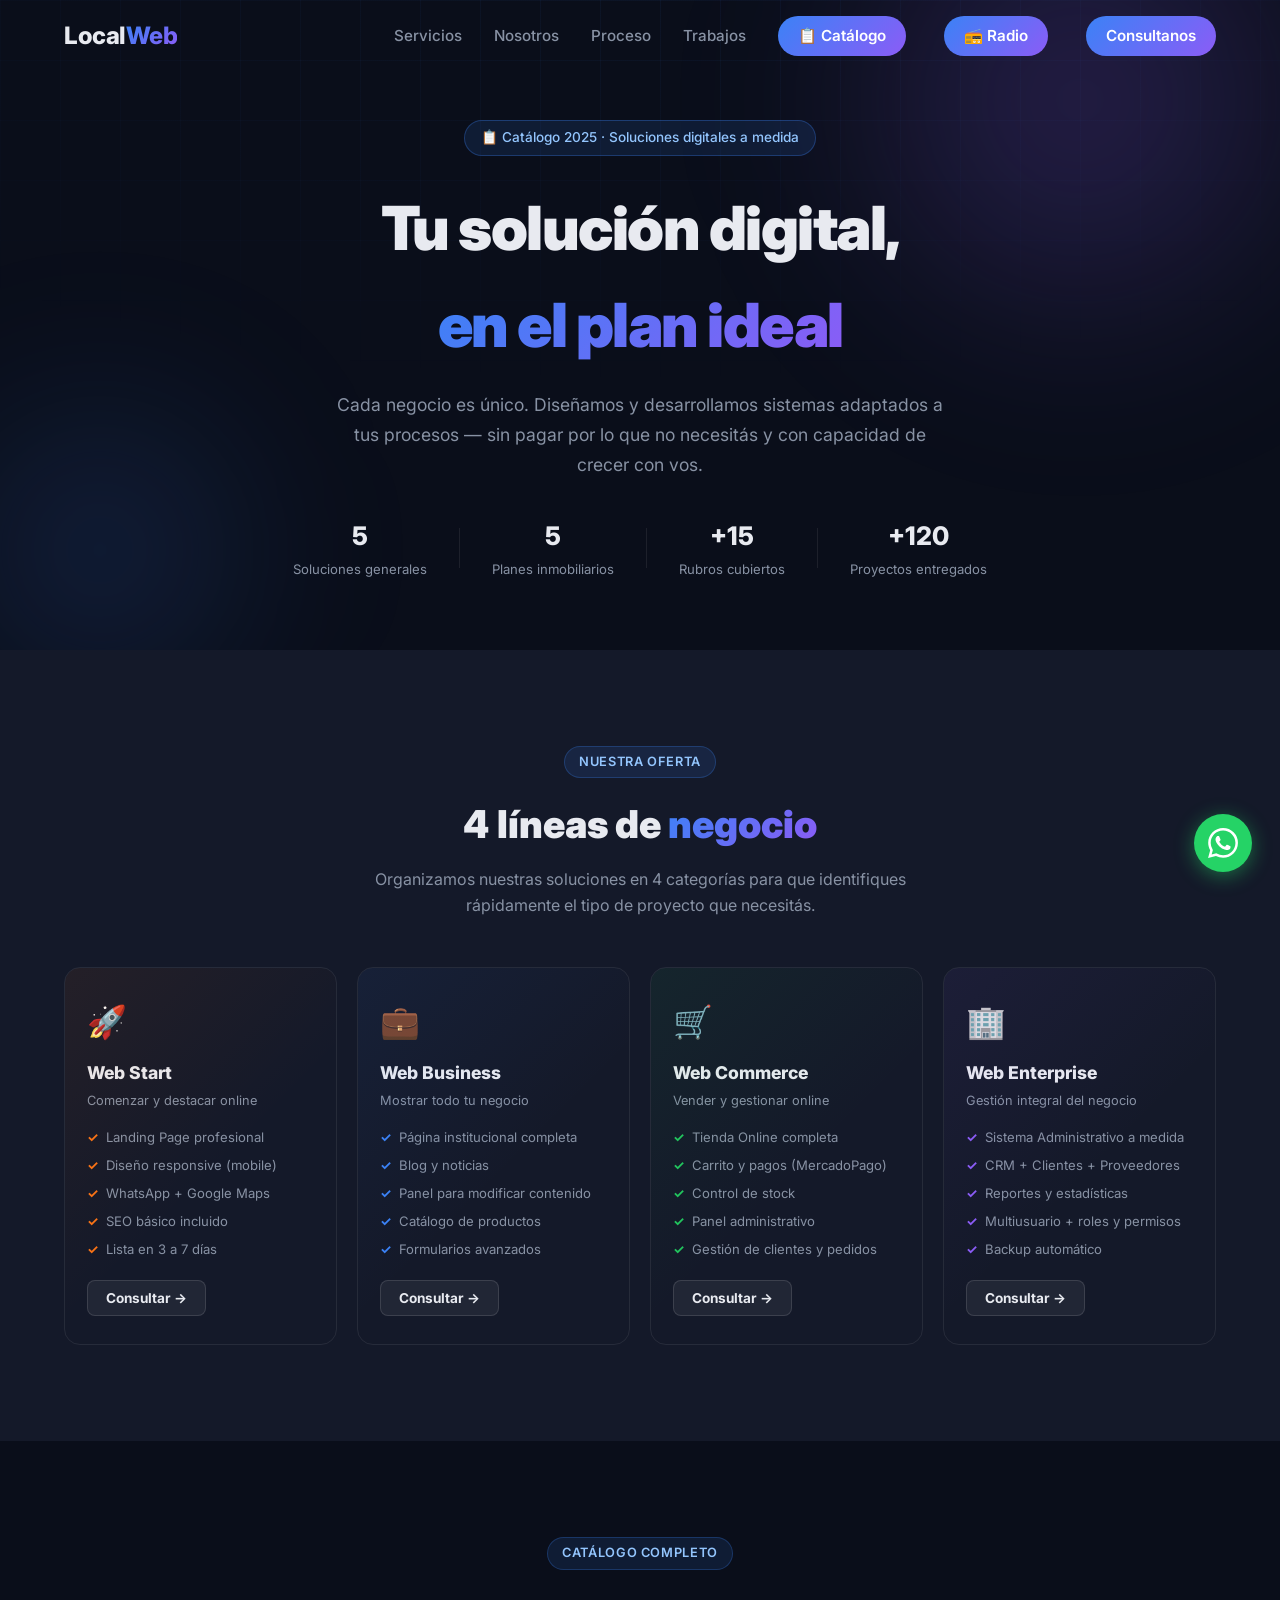
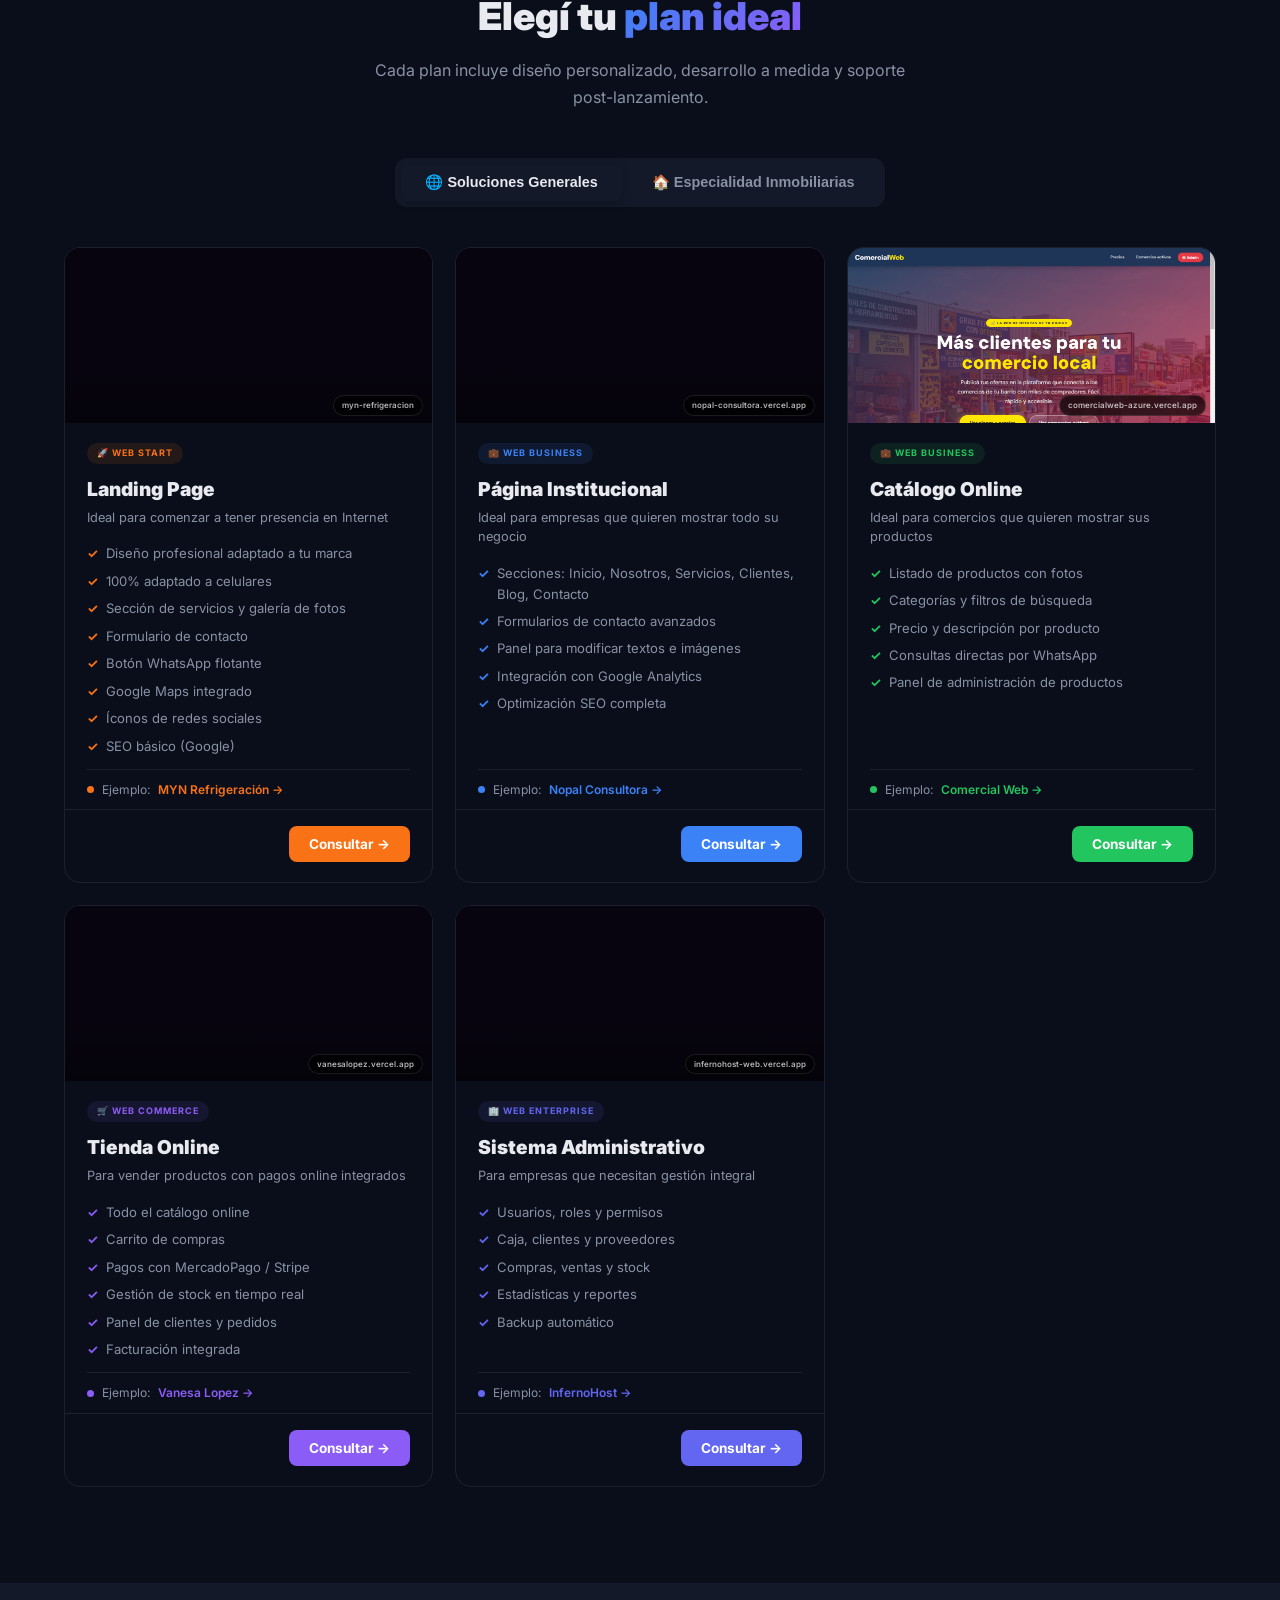
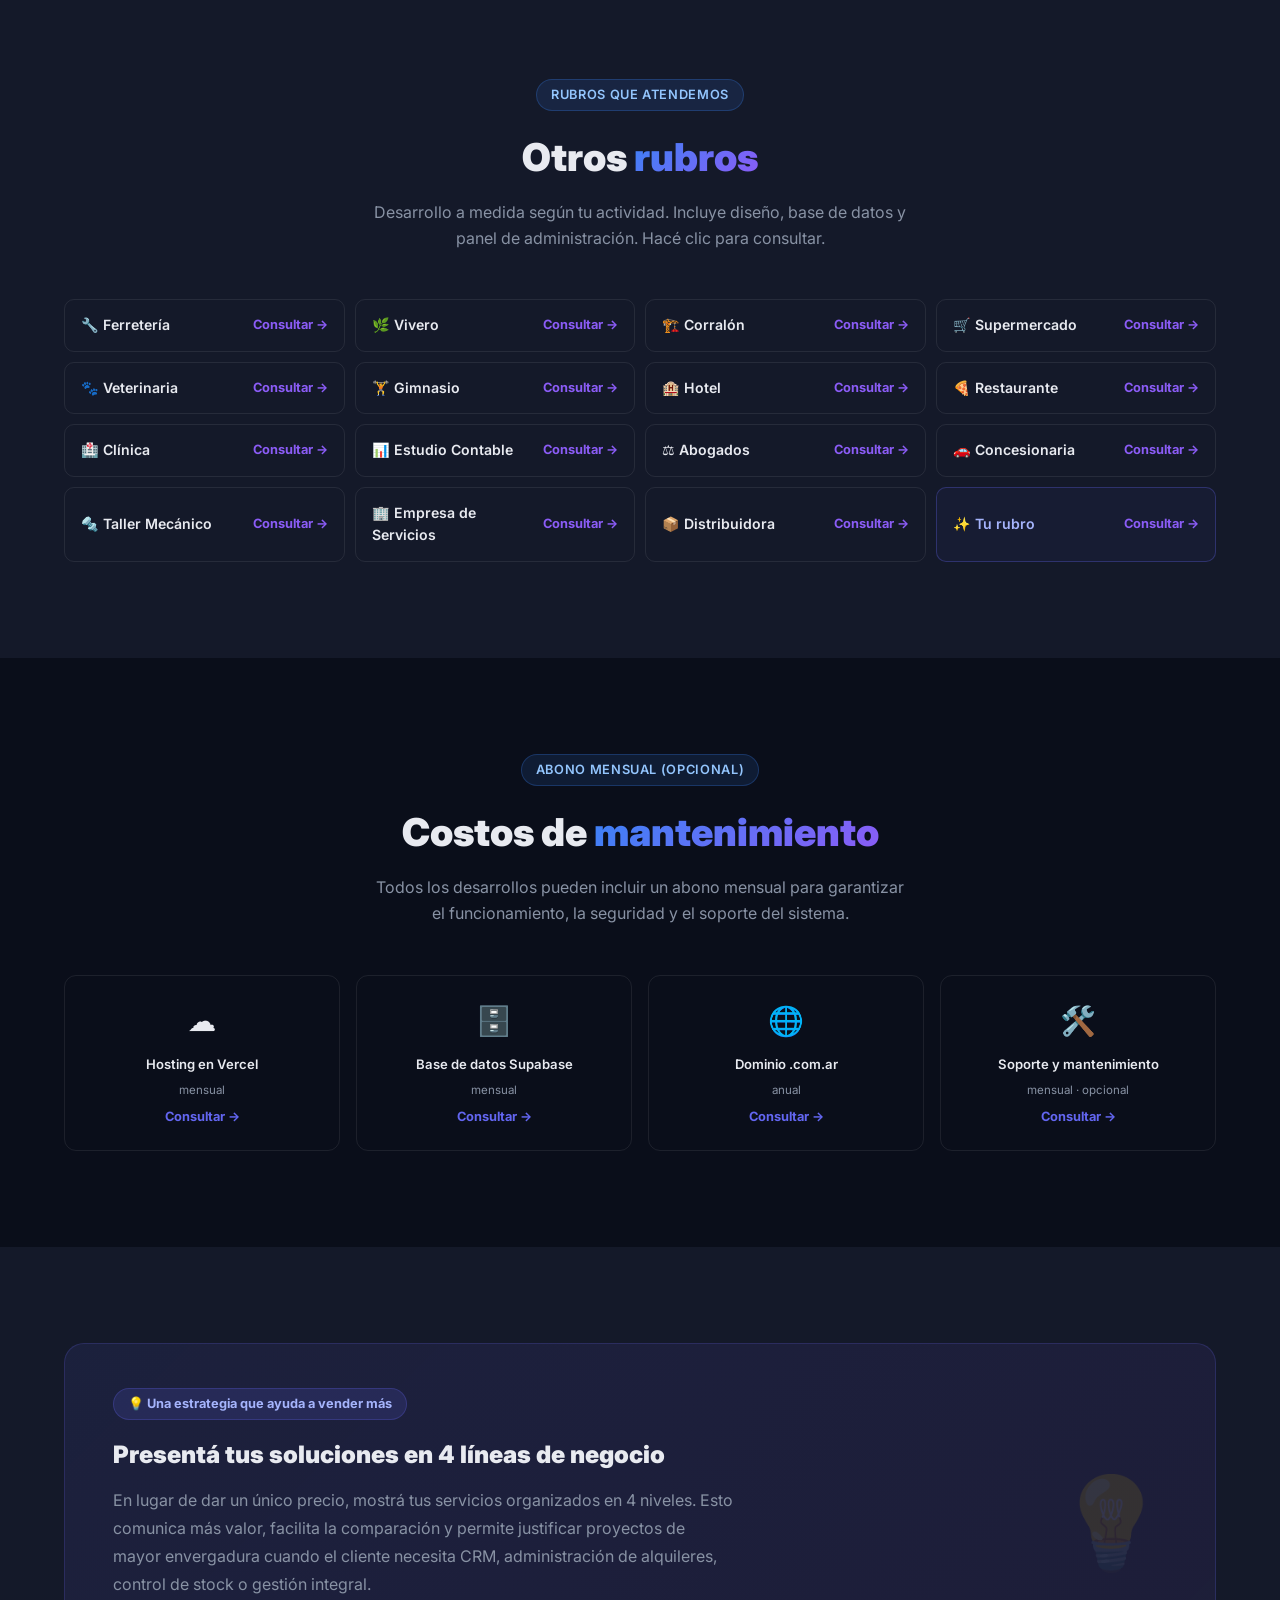
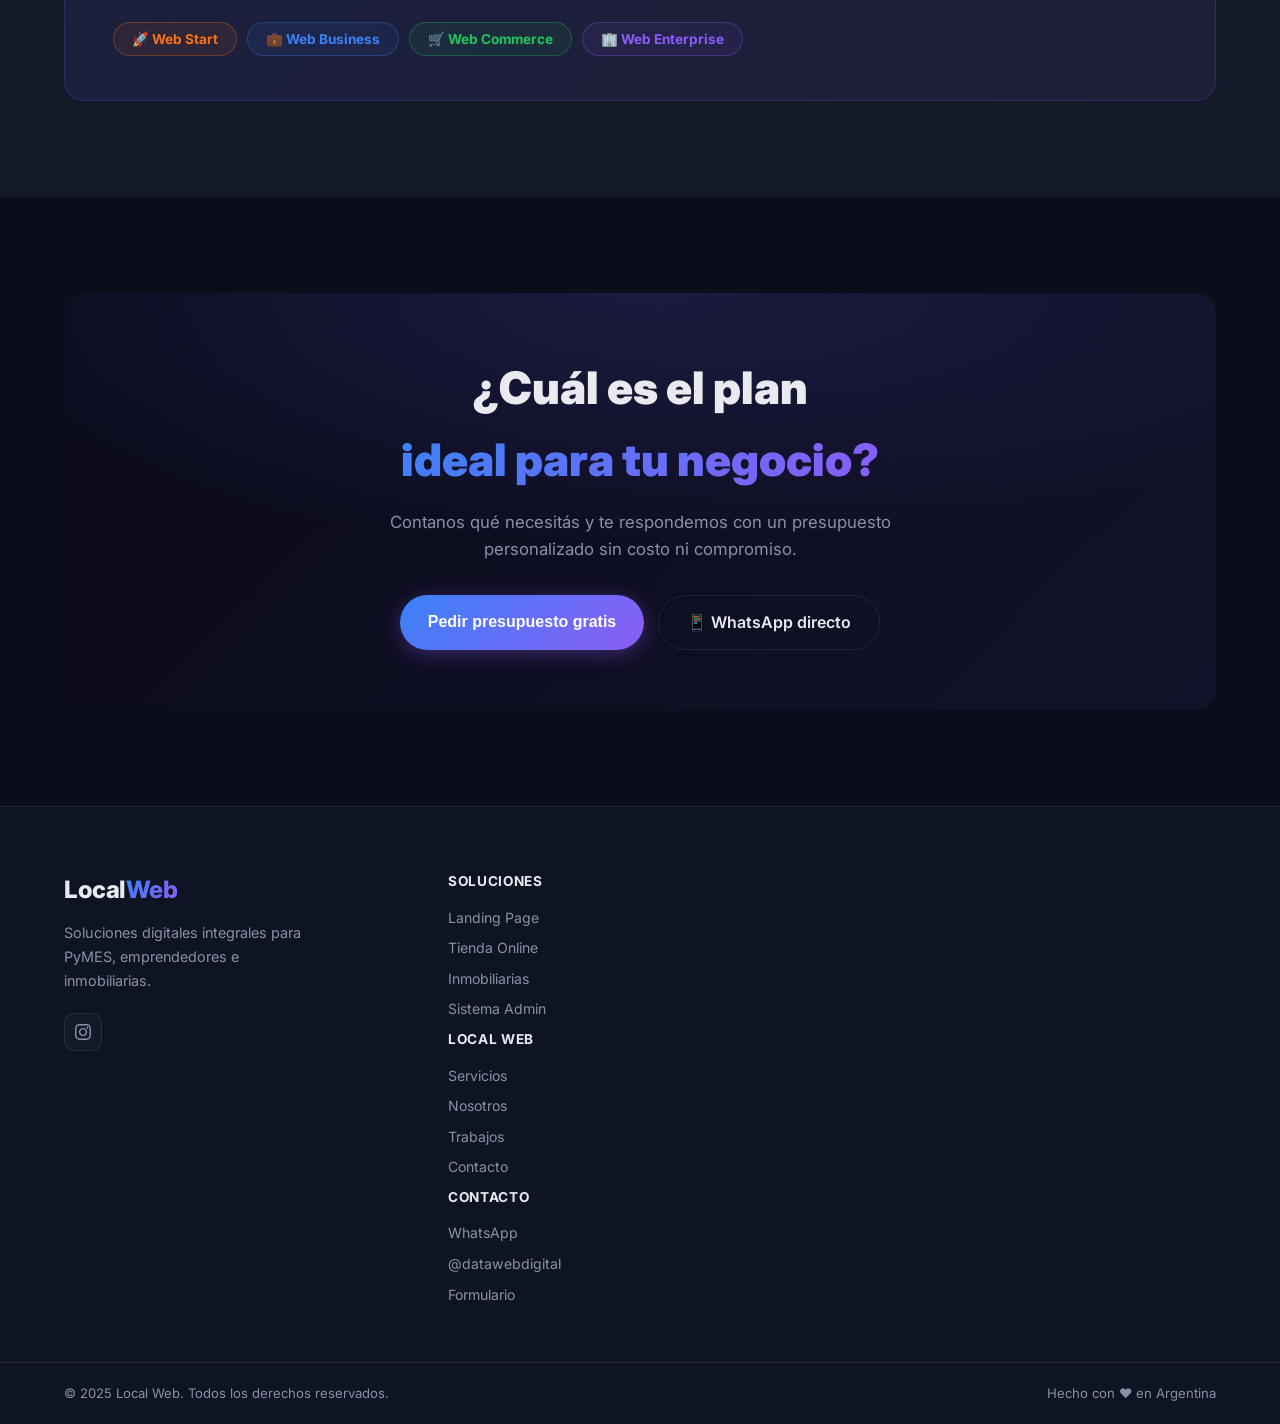
==== commit dd651b51: "fix: reemplazar iframes bloqueados con screenshots reales (comercialweb, pinogalant) Co-Authored-By:" ====
--- a/catalogo.html
+++ b/catalogo.html
@@ -50,6 +50,7 @@
 
   /* Site preview iframe */
   .plan-mock { height:175px; position:relative; overflow:hidden; background:#07040f; flex-shrink:0; }
+  .plan-preview-img { width:100%; height:100%; object-fit:cover; object-position:top; display:block; }
   .site-preview-wrap { position:absolute; inset:0; overflow:hidden; background:#07040f; }
   .site-preview-wrap::after { content:''; position:absolute; inset:0; background:linear-gradient(to bottom,transparent 65%,rgba(0,0,0,.35) 100%); pointer-events:none; z-index:1; }
   .site-preview-frame { position:absolute; top:0; left:0; width:1280px; height:900px; border:none; pointer-events:none; transform-origin:top left; }
@@ -74,7 +75,7 @@
   .inmo-hero-card p { color:rgba(255,255,255,.6); font-size:.95rem; line-height:1.65; margin-bottom:14px; }
   .inmo-badge { background:rgba(16,185,129,.15); border:1px solid rgba(16,185,129,.3); color:#34d399; padding:5px 14px; border-radius:30px; font-size:.8rem; font-weight:700; display:inline-block; margin-bottom:12px; }
   .inmo-preview { border-radius:12px; overflow:hidden; position:relative; height:220px; border:1px solid rgba(255,255,255,.08); }
-  .inmo-preview .site-preview-wrap::after { display:none; }
+  .inmo-preview-img { width:100%; height:100%; object-fit:cover; object-position:top; display:block; }
   .inmo-preview-label { text-align:center; margin-top:8px; font-size:.73rem; color:rgba(255,255,255,.35); }
 
   .inmo-grid { display:grid; grid-template-columns:repeat(5,1fr); gap:14px; }
@@ -383,11 +384,7 @@
           <!-- Catálogo Online -->
           <div class="plan-card" style="--pc:#22c55e">
             <div class="plan-mock">
-              <div class="site-preview-wrap">
-                <iframe src="https://comercialweb-azure.vercel.app/"
-                        class="site-preview-frame" scrolling="no" loading="lazy"
-                        title="ComercialWeb"></iframe>
-              </div>
+              <img src="comercialweb-preview.png" alt="ComercialWeb" class="plan-preview-img" />
               <div class="site-preview-label">comercialweb-azure.vercel.app</div>
             </div>
             <div class="plan-body">
@@ -489,13 +486,9 @@
           </div>
           <div>
             <div class="inmo-preview">
-              <div class="site-preview-wrap">
-                <iframe src="https://www.pinogalant.com.ar"
-                        class="site-preview-frame" scrolling="no" loading="lazy"
-                        title="Pino Galant"></iframe>
-              </div>
-            </div>
-            <div class="inmo-preview-label">📍 Ejemplo real: pinogalant.com.ar</div>
+              <img src="pinogalant-propiedades.png" alt="Pino Galant — Propiedades" class="inmo-preview-img" />
+            </div>
+            <div class="inmo-preview-label">📍 Ejemplo real: <a href="https://www.pinogalant.com.ar" target="_blank" rel="noopener" style="color:rgba(255,255,255,.5);text-decoration:none">pinogalant.com.ar →</a></div>
           </div>
         </div>
 
